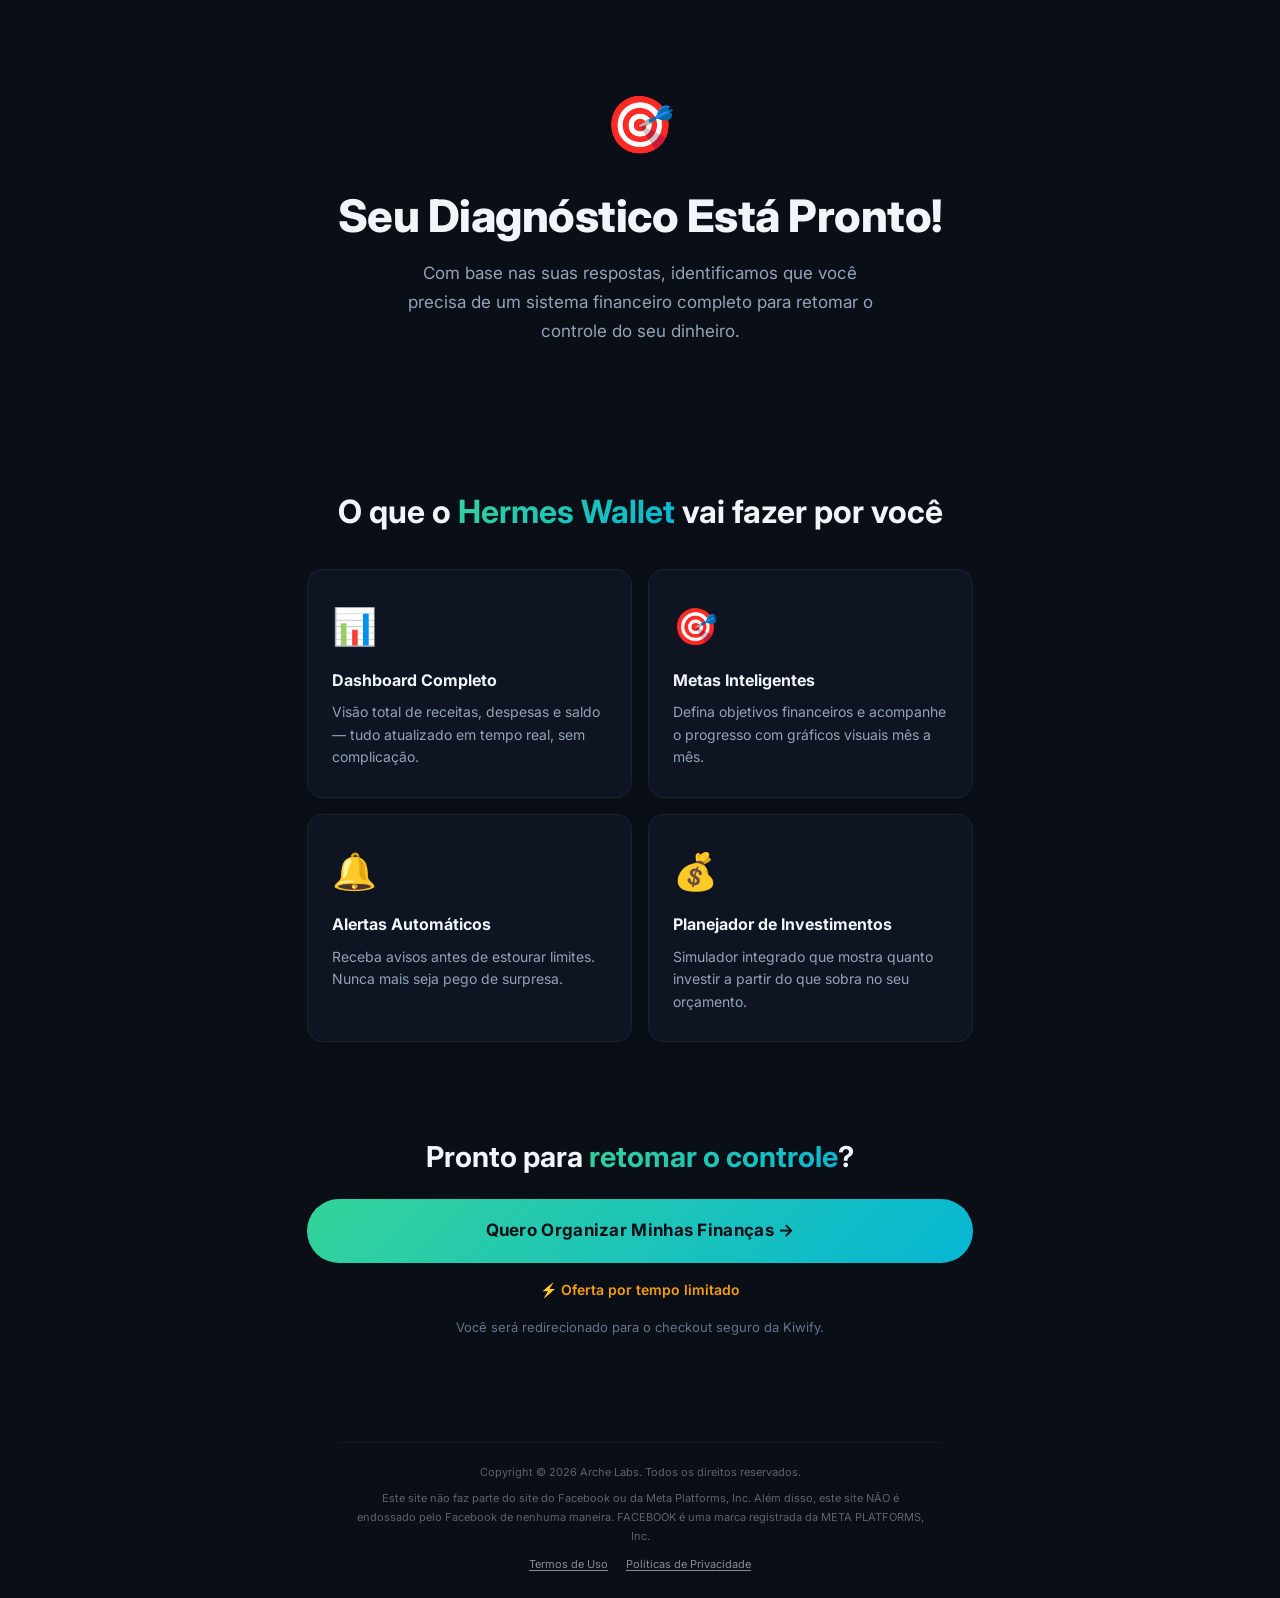
==== oferta.html @ 909c8744 "feat: add offer page and implement compliance footer with modal functionality across quiz pages" ====
<!DOCTYPE html>
<html lang="pt-BR">

<head>
  <meta charset="UTF-8" />
  <meta name="viewport" content="width=device-width, initial-scale=1.0" />
  <title>Hermes Wallet — Oferta Exclusiva</title>
  <meta name="description"
    content="Organize suas finanças em 15 minutos com o Hermes Wallet. Dashboard inteligente, alertas automáticos e metas visuais para retomar o controle do seu dinheiro." />

  <!-- Open Graph / Meta Ads -->
  <meta property="og:type" content="website" />
  <meta property="og:title" content="Hermes Wallet — O Sistema Financeiro que Vai Mudar Sua Relação com o Dinheiro" />
  <meta property="og:description"
    content="Mais de 12 mil brasileiros já retomaram o controle financeiro. Dashboard completo, alertas inteligentes e metas visuais — tudo em um só lugar. Comece agora." />
  <meta property="og:url" content="https://wallet.archelabs.vip/oferta.html" />
  <meta property="og:image" content="https://wallet.archelabs.vip/assets/og-hermes-wallet.jpg" />

  <!-- Design System -->
  <link rel="stylesheet" href="style.css" />

  <!-- Google Fonts — Inter -->
  <link rel="preconnect" href="https://fonts.googleapis.com" />
  <link rel="preconnect" href="https://fonts.gstatic.com" crossorigin />
  <link href="https://fonts.googleapis.com/css2?family=Inter:wght@400;500;600;700;800&display=swap" rel="stylesheet" />


</head>

<body class="bg-gray-950 text-white">

  <!-- Container where screens are injected dynamically -->
  <div id="quiz-root"></div>

  <!-- Rodapé de Compliance — Anti-Bloqueio Meta Ads -->
  <footer class="compliance-footer">
    <p>Copyright &copy; 2026 Arche Labs. Todos os direitos reservados.</p>
    <p>
      Este site não faz parte do site do Facebook ou da Meta Platforms, Inc.
      Além disso, este site NÃO é endossado pelo Facebook de nenhuma maneira.
      FACEBOOK é uma marca registrada da META PLATFORMS, Inc.
    </p>
    <div class="compliance-links">
      <a href="#" onclick="openComplianceModal('termos'); return false;">Termos de Uso</a>
      <a href="#" onclick="openComplianceModal('privacidade'); return false;">Políticas de Privacidade</a>
    </div>
  </footer>

  <script src="script.js"></script>
</body>

</html>
---- style.css ----
/* ============================================
   DESIGN SYSTEM — Quiz Financeiro
   Premium dark theme with emerald/teal accents
   ============================================ */

/* ---------- CSS Custom Properties ---------- */
:root {
    /* Colors */
    --bg-primary: #0a0e17;
    --bg-secondary: #111827;
    --bg-card: rgba(17, 24, 39, 0.7);
    --bg-card-hover: rgba(30, 41, 59, 0.8);
    --bg-glass: rgba(255, 255, 255, 0.03);
    --border-subtle: rgba(255, 255, 255, 0.06);
    --border-active: rgba(52, 211, 153, 0.4);

    --text-primary: #f1f5f9;
    --text-secondary: #94a3b8;
    --text-muted: #64748b;

    --accent-1: #34d399;
    --accent-2: #06b6d4;
    --accent-3: #8b5cf6;
    --gradient-main: linear-gradient(135deg, #34d399, #06b6d4);
    --gradient-premium: linear-gradient(135deg, #f59e0b, #ef4444);
    --gradient-glow: linear-gradient(135deg, #34d399 0%, #06b6d4 50%, #8b5cf6 100%);

    /* Shadows */
    --shadow-sm: 0 2px 8px rgba(0, 0, 0, 0.3);
    --shadow-md: 0 8px 32px rgba(0, 0, 0, 0.4);
    --shadow-lg: 0 16px 48px rgba(0, 0, 0, 0.5);
    --shadow-glow: 0 0 30px rgba(52, 211, 153, 0.15);
    --shadow-glow-strong: 0 0 60px rgba(52, 211, 153, 0.25);

    /* Typography */
    --font-primary: 'Inter', -apple-system, BlinkMacSystemFont, sans-serif;
    --font-display: 'Space Grotesk', 'Inter', sans-serif;

    /* Spacing */
    --container-max: 640px;
    --container-wide: 900px;
    --radius-sm: 12px;
    --radius-md: 16px;
    --radius-lg: 24px;
    --radius-xl: 32px;

    /* Transitions */
    --ease-out: cubic-bezier(0.22, 1, 0.36, 1);
    --ease-bounce: cubic-bezier(0.34, 1.56, 0.64, 1);
    --transition-fast: 0.2s var(--ease-out);
    --transition-normal: 0.4s var(--ease-out);
    --transition-slow: 0.6s var(--ease-out);
}

/* ---------- Reset & Base ---------- */
*, *::before, *::after {
    margin: 0;
    padding: 0;
    box-sizing: border-box;
}

html {
    scroll-behavior: smooth;
    -webkit-font-smoothing: antialiased;
    -moz-osx-font-smoothing: grayscale;
}

body {
    font-family: var(--font-primary);
    background: var(--bg-primary);
    color: var(--text-primary);
    min-height: 100vh;
    overflow-x: hidden;
    line-height: 1.6;
}

button {
    font-family: inherit;
    cursor: pointer;
    border: none;
    outline: none;
    background: none;
    color: inherit;
    -webkit-tap-highlight-color: transparent;
}

/* ---------- Background Particles ---------- */
.bg-particles {
    position: fixed;
    inset: 0;
    pointer-events: none;
    z-index: 0;
    overflow: hidden;
}

.particle {
    position: absolute;
    border-radius: 50%;
    opacity: 0.15;
    animation: particleFloat linear infinite;
}

@keyframes particleFloat {
    0% { transform: translateY(100vh) rotate(0deg); opacity: 0; }
    10% { opacity: 0.15; }
    90% { opacity: 0.15; }
    100% { transform: translateY(-10vh) rotate(360deg); opacity: 0; }
}

/* ---------- Progress Bar ---------- */
.progress-container {
    position: fixed;
    top: 0;
    left: 0;
    right: 0;
    height: 4px;
    background: var(--bg-secondary);
    z-index: 1000;
    display: flex;
    align-items: center;
}

.progress-bar {
    height: 100%;
    background: var(--gradient-main);
    border-radius: 0 4px 4px 0;
    transition: width 0.6s var(--ease-out);
    width: 0%;
    position: relative;
    box-shadow: 0 0 16px rgba(52, 211, 153, 0.4);
}

.progress-bar::after {
    content: '';
    position: absolute;
    right: 0;
    top: -3px;
    width: 10px;
    height: 10px;
    background: var(--accent-1);
    border-radius: 50%;
    box-shadow: 0 0 12px var(--accent-1);
}

.progress-text {
    position: fixed;
    top: 10px;
    right: 20px;
    font-size: 12px;
    font-weight: 600;
    color: var(--text-muted);
    z-index: 1001;
    letter-spacing: 0.5px;
}

/* ---------- Quiz Wrapper ---------- */
.quiz-wrapper {
    position: relative;
    z-index: 1;
    width: 100%;
    min-height: 100vh;
}

/* ---------- Steps (Transitions) ---------- */
.step {
    display: none;
    min-height: 100vh;
    width: 100%;
    padding: 60px 20px 40px;
    overflow-y: auto;
}

.step.active {
    display: flex;
    align-items: center;
    justify-content: center;
    animation: stepEnter 0.6s var(--ease-out) forwards;
}

.step.exiting {
    display: flex;
    animation: stepExit 0.4s var(--ease-out) forwards;
}

@keyframes stepEnter {
    from {
        opacity: 0;
        transform: translateY(40px) scale(0.97);
    }
    to {
        opacity: 1;
        transform: translateY(0) scale(1);
    }
}

@keyframes stepExit {
    from {
        opacity: 1;
        transform: translateY(0) scale(1);
    }
    to {
        opacity: 0;
        transform: translateY(-30px) scale(0.97);
    }
}

.step-content {
    width: 100%;
    max-width: var(--container-max);
    margin: 0 auto;
}

/* ---------- Step Header ---------- */
.step-header {
    text-align: center;
    margin-bottom: 36px;
}

.step-number {
    display: inline-block;
    font-size: 13px;
    font-weight: 600;
    color: var(--accent-1);
    background: rgba(52, 211, 153, 0.1);
    border: 1px solid rgba(52, 211, 153, 0.2);
    padding: 4px 14px;
    border-radius: 100px;
    margin-bottom: 16px;
    letter-spacing: 0.5px;
}

.step-title {
    font-family: var(--font-display);
    font-size: clamp(1.5rem, 5vw, 2rem);
    font-weight: 700;
    line-height: 1.3;
    margin-bottom: 8px;
}

.step-subtitle {
    font-size: 15px;
    color: var(--text-secondary);
}

/* ---------- Gradient Text ---------- */
.gradient-text {
    background: var(--gradient-main);
    -webkit-background-clip: text;
    -webkit-text-fill-color: transparent;
    background-clip: text;
}

/* ============================================
   WELCOME SCREEN
   ============================================ */
.welcome-screen {
    text-align: center;
    max-width: 560px;
}

.welcome-badge {
    display: inline-flex;
    align-items: center;
    gap: 8px;
    background: rgba(52, 211, 153, 0.1);
    border: 1px solid rgba(52, 211, 153, 0.2);
    padding: 8px 20px;
    border-radius: 100px;
    font-size: 14px;
    font-weight: 600;
    color: var(--accent-1);
    margin-bottom: 24px;
}

.badge-icon {
    font-size: 18px;
}

.welcome-title {
    font-family: var(--font-display);
    font-size: clamp(1.8rem, 6vw, 2.8rem);
    font-weight: 800;
    line-height: 1.2;
    margin-bottom: 16px;
    letter-spacing: -0.5px;
}

.welcome-subtitle {
    font-size: 16px;
    color: var(--text-secondary);
    line-height: 1.7;
    margin-bottom: 32px;
    max-width: 440px;
    margin-left: auto;
    margin-right: auto;
}

.welcome-stats {
    display: flex;
    align-items: center;
    justify-content: center;
    gap: 24px;
    margin-bottom: 36px;
    background: var(--bg-glass);
    border: 1px solid var(--border-subtle);
    border-radius: var(--radius-lg);
    padding: 20px 24px;
    backdrop-filter: blur(10px);
}

.stat-item {
    display: flex;
    flex-direction: column;
    gap: 4px;
}

.stat-number {
    font-family: var(--font-display);
    font-size: 20px;
    font-weight: 700;
    color: var(--text-primary);
}

.stat-label {
    font-size: 12px;
    color: var(--text-muted);
    font-weight: 500;
}

.stat-divider {
    width: 1px;
    height: 36px;
    background: var(--border-subtle);
}

.welcome-disclaimer {
    font-size: 13px;
    color: var(--text-muted);
    margin-top: 16px;
}

/* ============================================
   BUTTONS
   ============================================ */

/* Primary CTA */
.btn-primary {
    display: inline-flex;
    align-items: center;
    justify-content: center;
    gap: 10px;
    background: var(--gradient-main);
    color: #0a0e17;
    font-size: 16px;
    font-weight: 700;
    padding: 16px 36px;
    border-radius: 100px;
    transition: all var(--transition-normal);
    position: relative;
    overflow: hidden;
    letter-spacing: 0.3px;
}

.btn-primary::before {
    content: '';
    position: absolute;
    inset: 0;
    background: linear-gradient(135deg, rgba(255,255,255,0.2), transparent);
    opacity: 0;
    transition: opacity var(--transition-fast);
}

.btn-primary:hover {
    transform: translateY(-2px) scale(1.02);
    box-shadow: var(--shadow-glow-strong);
}

.btn-primary:hover::before {
    opacity: 1;
}

.btn-primary:active {
    transform: scale(0.98);
}

.btn-arrow {
    transition: transform var(--transition-fast);
}

.btn-primary:hover .btn-arrow {
    transform: translateX(4px);
}

/* Glow effect */
.btn-glow {
    animation: btnGlow 3s ease-in-out infinite;
}

@keyframes btnGlow {
    0%, 100% { box-shadow: 0 0 20px rgba(52, 211, 153, 0.2); }
    50% { box-shadow: 0 0 40px rgba(52, 211, 153, 0.35); }
}

/* Continue button */
.btn-continue {
    display: flex;
    align-items: center;
    justify-content: center;
    gap: 8px;
    width: 100%;
    max-width: 320px;
    margin: 28px auto 0;
    padding: 16px 32px;
    background: var(--gradient-main);
    color: #0a0e17;
    font-size: 16px;
    font-weight: 700;
    border-radius: 100px;
    transition: all var(--transition-normal);
    animation: fadeSlideUp 0.4s var(--ease-out);
}

.btn-continue:hover {
    transform: translateY(-2px) scale(1.02);
    box-shadow: var(--shadow-glow-strong);
}

.btn-continue:active {
    transform: scale(0.98);
}

.btn-continue.hidden {
    display: none;
}

/* ============================================
   OPTION CARDS (Grid 2x2)
   ============================================ */
.options-grid {
    display: grid;
    gap: 14px;
}

.grid-2x2 {
    grid-template-columns: 1fr 1fr;
}

.option-card {
    display: flex;
    flex-direction: column;
    align-items: center;
    gap: 8px;
    padding: 28px 16px;
    background: var(--bg-card);
    border: 1.5px solid var(--border-subtle);
    border-radius: var(--radius-md);
    transition: all var(--transition-normal);
    position: relative;
    overflow: hidden;
    backdrop-filter: blur(10px);
}

.option-card::before {
    content: '';
    position: absolute;
    inset: 0;
    background: var(--gradient-main);
    opacity: 0;
    transition: opacity var(--transition-fast);
}

.option-card:hover {
    border-color: var(--border-active);
    transform: translateY(-3px);
    box-shadow: var(--shadow-glow);
}

.option-card:hover::before {
    opacity: 0.05;
}

.option-card:active {
    transform: scale(0.96);
}

.option-card.selected {
    border-color: var(--accent-1);
    background: rgba(52, 211, 153, 0.1);
    box-shadow: var(--shadow-glow);
}

.option-card.selected::before {
    opacity: 0.08;
}

.card-emoji {
    font-size: 40px;
    line-height: 1;
    position: relative;
    z-index: 1;
    transition: transform var(--transition-normal);
}

.option-card:hover .card-emoji {
    transform: scale(1.15);
}

.card-label {
    font-size: 15px;
    font-weight: 600;
    position: relative;
    z-index: 1;
}

.card-desc {
    font-size: 12px;
    color: var(--text-muted);
    position: relative;
    z-index: 1;
}

/* ============================================
   OPTION PILLS (List Style)
   ============================================ */
.options-list {
    display: flex;
    flex-direction: column;
    gap: 10px;
}

.option-pill {
    display: flex;
    align-items: center;
    gap: 14px;
    padding: 16px 20px;
    background: var(--bg-card);
    border: 1.5px solid var(--border-subtle);
    border-radius: var(--radius-md);
    transition: all var(--transition-normal);
    text-align: left;
    font-size: 15px;
    font-weight: 500;
    position: relative;
    overflow: hidden;
}

.option-pill::before {
    content: '';
    position: absolute;
    inset: 0;
    background: var(--gradient-main);
    opacity: 0;
    transition: opacity var(--transition-fast);
}

.option-pill:hover {
    border-color: var(--border-active);
    transform: translateX(6px);
    box-shadow: var(--shadow-glow);
}

.option-pill:hover::before {
    opacity: 0.05;
}

.option-pill:active {
    transform: scale(0.98);
}

.option-pill.selected {
    border-color: var(--accent-1);
    background: rgba(52, 211, 153, 0.1);
    box-shadow: var(--shadow-glow);
}

.option-pill.selected::before {
    opacity: 0.08;
}

.pill-icon {
    font-size: 22px;
    position: relative;
    z-index: 1;
    flex-shrink: 0;
    transition: transform var(--transition-normal);
}

.option-pill:hover .pill-icon {
    transform: scale(1.2);
}

.option-pill span:nth-child(2) {
    flex: 1;
    position: relative;
    z-index: 1;
}

.pill-check {
    width: 24px;
    height: 24px;
    border-radius: 50%;
    background: rgba(52, 211, 153, 0.2);
    display: flex;
    align-items: center;
    justify-content: center;
    font-size: 14px;
    font-weight: 700;
    color: var(--accent-1);
    opacity: 0;
    transform: scale(0.5);
    transition: all var(--transition-normal);
    position: relative;
    z-index: 1;
    flex-shrink: 0;
}

.option-pill.selected .pill-check {
    opacity: 1;
    transform: scale(1);
    background: var(--accent-1);
    color: #0a0e17;
}

.big-emoji {
    font-size: 28px;
}

/* ============================================
   INTERSTITIAL SCREENS
   ============================================ */
.interstitial-screen {
    text-align: center;
}

.interstitial-icon {
    font-size: 56px;
    margin-bottom: 20px;
    display: inline-block;
}

.interstitial-title {
    text-align: center;
    margin-bottom: 28px;
}

/* Proof Cards */
.proof-cards {
    display: flex;
    flex-direction: column;
    gap: 14px;
    margin-bottom: 4px;
}

.proof-card {
    background: var(--bg-card);
    border: 1px solid var(--border-subtle);
    border-radius: var(--radius-md);
    padding: 20px;
    text-align: left;
    transition: all var(--transition-normal);
}

.proof-card:hover {
    border-color: var(--border-active);
    transform: translateY(-2px);
}

.proof-source {
    font-size: 13px;
    font-weight: 600;
    color: var(--accent-1);
    margin-bottom: 8px;
}

.proof-card p {
    font-size: 14px;
    color: var(--text-secondary);
    line-height: 1.6;
    font-style: italic;
}

/* Testimonials */
.testimonials-container {
    display: flex;
    flex-direction: column;
    gap: 14px;
    margin-bottom: 4px;
}

.testimonial-card {
    background: var(--bg-card);
    border: 1px solid var(--border-subtle);
    border-radius: var(--radius-md);
    padding: 20px;
    text-align: left;
    transition: all var(--transition-normal);
}

.testimonial-card:hover {
    border-color: var(--border-active);
    transform: translateY(-2px);
}

.testimonial-header {
    display: flex;
    align-items: center;
    gap: 12px;
    margin-bottom: 10px;
}

.testimonial-avatar {
    width: 42px;
    height: 42px;
    border-radius: 50%;
    background: var(--gradient-main);
    display: flex;
    align-items: center;
    justify-content: center;
    font-size: 18px;
    font-weight: 700;
    color: #0a0e17;
    flex-shrink: 0;
}

.testimonial-header strong {
    font-size: 15px;
}

.testimonial-stars {
    font-size: 13px;
    letter-spacing: 1px;
}

.testimonial-card p {
    font-size: 14px;
    color: var(--text-secondary);
    line-height: 1.6;
    font-style: italic;
}

/* Video Placeholder */
.video-placeholder {
    margin-bottom: 20px;
}

.video-mock {
    width: 100%;
    aspect-ratio: 16 / 9;
    background: linear-gradient(135deg, #1e293b 0%, #0f172a 100%);
    border-radius: var(--radius-lg);
    border: 1px solid var(--border-subtle);
    display: flex;
    flex-direction: column;
    align-items: center;
    justify-content: center;
    gap: 16px;
    position: relative;
    overflow: hidden;
    cursor: pointer;
    transition: all var(--transition-normal);
}

.video-mock::before {
    content: '';
    position: absolute;
    inset: 0;
    background: radial-gradient(circle at center, rgba(52, 211, 153, 0.08) 0%, transparent 70%);
}

.video-mock:hover {
    border-color: var(--border-active);
    box-shadow: var(--shadow-glow);
}

.video-play-btn {
    width: 72px;
    height: 72px;
    border-radius: 50%;
    background: var(--gradient-main);
    display: flex;
    align-items: center;
    justify-content: center;
    position: relative;
    z-index: 1;
    box-shadow: 0 0 30px rgba(52, 211, 153, 0.3);
    transition: all var(--transition-normal);
    animation: playPulse 2s ease-in-out infinite;
}

@keyframes playPulse {
    0%, 100% { box-shadow: 0 0 20px rgba(52, 211, 153, 0.3); transform: scale(1); }
    50% { box-shadow: 0 0 40px rgba(52, 211, 153, 0.5); transform: scale(1.05); }
}

.video-play-btn svg {
    margin-left: 4px;
}

.video-title-overlay {
    position: relative;
    z-index: 1;
    font-size: 14px;
    color: var(--text-secondary);
    font-weight: 500;
}

/* ============================================
   STAR RATING
   ============================================ */
.star-rating-screen {
    text-align: center;
}

.star-legend {
    font-size: 13px !important;
    color: var(--text-muted) !important;
}

.stars-container {
    display: flex;
    justify-content: center;
    gap: 12px;
    margin-top: 24px;
}

.star {
    font-size: 48px;
    color: var(--border-subtle);
    transition: all var(--transition-normal);
    filter: grayscale(1);
    cursor: pointer;
}

.star:hover {
    transform: scale(1.2);
    filter: grayscale(0);
    color: #fbbf24;
    text-shadow: 0 0 20px rgba(251, 191, 36, 0.4);
}

.star.active {
    color: #fbbf24;
    filter: grayscale(0);
    animation: starPop 0.3s var(--ease-bounce);
    text-shadow: 0 0 16px rgba(251, 191, 36, 0.3);
}

.star.hover-preview {
    color: #fbbf24;
    filter: grayscale(0);
    opacity: 0.7;
    transform: scale(1.1);
    text-shadow: 0 0 12px rgba(251, 191, 36, 0.2);
}

@keyframes starPop {
    0% { transform: scale(0.8); }
    50% { transform: scale(1.3); }
    100% { transform: scale(1); }
}

.star-feedback {
    margin-top: 20px;
    font-size: 16px;
    font-weight: 600;
    color: var(--text-secondary);
    min-height: 28px;
    transition: all var(--transition-normal);
}

/* ============================================
   LOADING SCREEN
   ============================================ */
.loading-screen {
    text-align: center;
    display: flex;
    flex-direction: column;
    align-items: center;
    gap: 32px;
}

.loading-animation {
    display: flex;
    gap: 16px;
}

.loading-circle {
    width: 16px;
    height: 16px;
    border-radius: 50%;
    background: var(--accent-1);
    animation: loadingBounce 1.4s ease-in-out infinite both;
}

.loading-circle.delay-1 {
    animation-delay: 0.16s;
    background: var(--accent-2);
}

.loading-circle.delay-2 {
    animation-delay: 0.32s;
    background: var(--accent-3);
}

@keyframes loadingBounce {
    0%, 80%, 100% {
        transform: scale(0.6);
        opacity: 0.4;
    }
    40% {
        transform: scale(1);
        opacity: 1;
    }
}

.loading-title {
    font-family: var(--font-display);
    font-size: 1.5rem;
    font-weight: 700;
}

.loading-steps {
    display: flex;
    flex-direction: column;
    gap: 16px;
    text-align: left;
    width: 100%;
    max-width: 340px;
}

.loading-step {
    display: flex;
    align-items: center;
    gap: 12px;
    font-size: 14px;
    color: var(--text-muted);
    opacity: 0;
    transform: translateX(-10px);
    transition: all 0.4s var(--ease-out);
}

.loading-step.visible {
    opacity: 1;
    transform: translateX(0);
}

.loading-step.completed {
    color: var(--accent-1);
}

.loading-step.completed .loading-check {
    animation: checkPop 0.4s var(--ease-bounce);
}

@keyframes checkPop {
    0% { transform: scale(0.5); }
    100% { transform: scale(1); }
}

/* ============================================
   RESULTS / SALES PAGE
   ============================================ */
.results-screen {
    max-width: var(--container-wide) !important;
}

/* Hero */
.result-hero {
    text-align: center;
    padding: 20px 0 60px;
    position: relative;
}

.result-badge {
    font-size: 56px;
    display: inline-block;
    margin-bottom: 20px;
}

.result-headline {
    font-family: var(--font-display);
    font-size: clamp(1.8rem, 6vw, 2.8rem);
    font-weight: 800;
    line-height: 1.2;
    margin-bottom: 16px;
    letter-spacing: -0.5px;
}

.result-subheadline {
    font-size: 17px;
    color: var(--text-secondary);
    max-width: 480px;
    margin: 0 auto 32px;
    line-height: 1.7;
}

/* Confetti */
.confetti-container {
    position: absolute;
    top: 0;
    left: 0;
    right: 0;
    height: 300px;
    overflow: hidden;
    pointer-events: none;
}

.confetti-piece {
    position: absolute;
    top: -10px;
    width: 10px;
    height: 10px;
    border-radius: 2px;
    animation: confettiFall linear forwards;
}

@keyframes confettiFall {
    0% {
        transform: translateY(-10px) rotate(0deg);
        opacity: 1;
    }
    100% {
        transform: translateY(300px) rotate(720deg);
        opacity: 0;
    }
}

/* Sections */
.benefits-section,
.sales-copy-section,
.pricing-section,
.guarantee-section,
.faq-section,
.final-cta {
    padding: 48px 0;
}

.section-title {
    font-family: var(--font-display);
    font-size: clamp(1.4rem, 4vw, 2rem);
    font-weight: 700;
    text-align: center;
    margin-bottom: 32px;
}

/* Benefits Grid */
.benefits-grid {
    display: grid;
    grid-template-columns: repeat(auto-fit, minmax(260px, 1fr));
    gap: 16px;
}

.benefit-card {
    background: var(--bg-card);
    border: 1px solid var(--border-subtle);
    border-radius: var(--radius-md);
    padding: 28px 24px;
    transition: all var(--transition-normal);
}

.benefit-card:hover {
    border-color: var(--border-active);
    transform: translateY(-4px);
    box-shadow: var(--shadow-glow);
}

.benefit-icon {
    font-size: 36px;
    margin-bottom: 12px;
}

.benefit-card h3 {
    font-size: 16px;
    font-weight: 700;
    margin-bottom: 8px;
}

.benefit-card p {
    font-size: 14px;
    color: var(--text-secondary);
    line-height: 1.6;
}

/* Sales Copy */
.sales-copy-section {
    text-align: center;
}

.sales-copy {
    font-size: 16px;
    color: var(--text-secondary);
    line-height: 1.8;
    max-width: 640px;
    margin: 0 auto 28px;
}

/* Pricing */
.pricing-grid {
    display: grid;
    grid-template-columns: repeat(auto-fit, minmax(280px, 1fr));
    gap: 20px;
    max-width: 660px;
    margin: 0 auto;
}

.pricing-card {
    background: var(--bg-card);
    border: 1.5px solid var(--border-subtle);
    border-radius: var(--radius-lg);
    padding: 36px 28px;
    text-align: center;
    position: relative;
    transition: all var(--transition-normal);
}

.pricing-card:hover {
    transform: translateY(-4px);
    border-color: var(--border-active);
    box-shadow: var(--shadow-glow);
}

.pricing-premium {
    border-color: rgba(245, 158, 11, 0.3);
    background: rgba(245, 158, 11, 0.03);
}

.pricing-premium:hover {
    border-color: rgba(245, 158, 11, 0.5);
    box-shadow: 0 0 30px rgba(245, 158, 11, 0.15);
}

.pricing-badge {
    position: absolute;
    top: -12px;
    left: 50%;
    transform: translateX(-50%);
    background: var(--gradient-main);
    color: #0a0e17;
    font-size: 12px;
    font-weight: 700;
    padding: 4px 16px;
    border-radius: 100px;
    white-space: nowrap;
    letter-spacing: 0.3px;
}

.premium-badge {
    background: var(--gradient-premium);
    color: white;
}

.pricing-name {
    font-family: var(--font-display);
    font-size: 20px;
    font-weight: 700;
    margin-top: 12px;
    margin-bottom: 12px;
}

.pricing-old {
    font-size: 14px;
    color: var(--text-muted);
    margin-bottom: 4px;
}

.pricing-price {
    display: flex;
    align-items: flex-start;
    justify-content: center;
    gap: 2px;
    margin-bottom: 4px;
}

.pricing-currency {
    font-size: 18px;
    font-weight: 700;
    margin-top: 8px;
    color: var(--accent-1);
}

.pricing-value {
    font-family: var(--font-display);
    font-size: 56px;
    font-weight: 800;
    line-height: 1;
    color: var(--accent-1);
}

.pricing-cents {
    font-size: 22px;
    font-weight: 700;
    margin-top: 8px;
    color: var(--accent-1);
}

.pricing-premium .pricing-currency,
.pricing-premium .pricing-value,
.pricing-premium .pricing-cents {
    color: #fbbf24;
}

.pricing-period {
    font-size: 13px;
    color: var(--text-muted);
    display: block;
    margin-bottom: 20px;
}

.pricing-features {
    list-style: none;
    text-align: left;
    margin-bottom: 24px;
}

.pricing-features li {
    font-size: 14px;
    color: var(--text-secondary);
    padding: 6px 0;
    border-bottom: 1px solid var(--border-subtle);
}

.pricing-features li:last-child {
    border-bottom: none;
}

.btn-pricing {
    width: 100%;
    padding: 14px;
    font-size: 15px;
}

.premium-btn {
    background: var(--gradient-premium);
    color: white;
}

.premium-btn:hover {
    box-shadow: 0 0 40px rgba(245, 158, 11, 0.3);
}

/* Guarantee */
.guarantee-card {
    background: var(--bg-card);
    border: 1.5px solid rgba(52, 211, 153, 0.15);
    border-radius: var(--radius-lg);
    padding: 40px 32px;
    text-align: center;
    max-width: 600px;
    margin: 0 auto;
}

.guarantee-icon {
    font-size: 48px;
    margin-bottom: 16px;
}

.guarantee-card h3 {
    font-family: var(--font-display);
    font-size: 22px;
    font-weight: 700;
    margin-bottom: 16px;
    color: var(--accent-1);
}

.guarantee-card p {
    font-size: 14px;
    color: var(--text-secondary);
    line-height: 1.7;
    margin-bottom: 20px;
}

.guarantee-badges {
    display: flex;
    flex-wrap: wrap;
    justify-content: center;
    gap: 12px;
}

.g-badge {
    font-size: 13px;
    font-weight: 600;
    color: var(--text-muted);
    background: var(--bg-glass);
    border: 1px solid var(--border-subtle);
    padding: 8px 16px;
    border-radius: 100px;
}

/* FAQ */
.faq-list {
    max-width: 600px;
    margin: 0 auto;
    display: flex;
    flex-direction: column;
    gap: 10px;
}

.faq-item {
    background: var(--bg-card);
    border: 1px solid var(--border-subtle);
    border-radius: var(--radius-md);
    overflow: hidden;
    cursor: pointer;
    transition: all var(--transition-normal);
}

.faq-item:hover {
    border-color: var(--border-active);
}

.faq-question {
    display: flex;
    justify-content: space-between;
    align-items: center;
    padding: 18px 20px;
    font-size: 15px;
    font-weight: 600;
}

.faq-arrow {
    font-size: 18px;
    transition: transform var(--transition-normal);
    color: var(--text-muted);
}

.faq-item.open .faq-arrow {
    transform: rotate(180deg);
}

.faq-answer {
    max-height: 0;
    overflow: hidden;
    transition: max-height var(--transition-normal);
}

.faq-item.open .faq-answer {
    max-height: 200px;
}

.faq-answer p {
    padding: 0 20px 18px;
    font-size: 14px;
    color: var(--text-secondary);
    line-height: 1.7;
}

/* Final CTA */
.final-cta {
    text-align: center;
    padding: 48px 0 32px;
}

.final-cta h2 {
    font-family: var(--font-display);
    font-size: clamp(1.3rem, 4vw, 1.8rem);
    font-weight: 700;
    margin-bottom: 24px;
    line-height: 1.3;
}

.final-urgency {
    margin-top: 16px;
    font-size: 14px;
    color: #f59e0b;
    font-weight: 600;
    animation: urgencyPulse 2s ease-in-out infinite;
}

@keyframes urgencyPulse {
    0%, 100% { opacity: 1; }
    50% { opacity: 0.6; }
}

.btn-cta {
    font-size: 17px;
    padding: 18px 40px;
}

/* ============================================
   ANIMATIONS (Reusable)
   ============================================ */

/* Float */
.animate-float {
    animation: float 3s ease-in-out infinite;
}

@keyframes float {
    0%, 100% { transform: translateY(0); }
    50% { transform: translateY(-10px); }
}

/* Pop */
.animate-pop {
    animation: pop 0.6s var(--ease-bounce);
}

@keyframes pop {
    0% { opacity: 0; transform: scale(0.5); }
    100% { opacity: 1; transform: scale(1); }
}

/* Slide Up */
.animate-slide-up {
    animation: fadeSlideUp 0.7s var(--ease-out) both;
}

@keyframes fadeSlideUp {
    from { opacity: 0; transform: translateY(30px); }
    to { opacity: 1; transform: translateY(0); }
}

/* Scale In */
.animate-scale-in {
    animation: scaleIn 0.6s var(--ease-bounce) both;
}

@keyframes scaleIn {
    from { opacity: 0; transform: scale(0.85); }
    to { opacity: 1; transform: scale(1); }
}

/* Slide Left */
.animate-slide-left {
    animation: slideLeft 0.6s var(--ease-out) both;
}

@keyframes slideLeft {
    from { opacity: 0; transform: translateX(-30px); }
    to { opacity: 1; transform: translateX(0); }
}

/* Slide Right */
.animate-slide-right {
    animation: slideRight 0.6s var(--ease-out) both;
}

@keyframes slideRight {
    from { opacity: 0; transform: translateX(30px); }
    to { opacity: 1; transform: translateX(0); }
}

/* Fade */
.animate-fade {
    animation: fadeIn 0.8s var(--ease-out) both;
}

@keyframes fadeIn {
    from { opacity: 0; }
    to { opacity: 1; }
}

/* Delays */
.delay-1 { animation-delay: 0.15s; }
.delay-2 { animation-delay: 0.3s; }
.delay-3 { animation-delay: 0.45s; }

/* Animate-on-scroll (controlled via JS) */
.animate-on-scroll {
    opacity: 0;
    transform: translateY(24px);
    transition: all 0.6s var(--ease-out);
}

.animate-on-scroll.visible {
    opacity: 1;
    transform: translateY(0);
}

/* ============================================
   RIPPLE EFFECT
   ============================================ */
.ripple {
    position: absolute;
    border-radius: 50%;
    background: rgba(52, 211, 153, 0.3);
    transform: scale(0);
    animation: rippleEffect 0.6s linear;
    pointer-events: none;
}

@keyframes rippleEffect {
    to {
        transform: scale(4);
        opacity: 0;
    }
}

/* ============================================
   RESPONSIVE
   ============================================ */
@media (max-width: 600px) {
    .step {
        padding: 50px 16px 32px;
    }

    .welcome-stats {
        flex-direction: column;
        gap: 12px;
        padding: 16px;
    }

    .stat-divider {
        width: 60px;
        height: 1px;
    }

    .grid-2x2 {
        grid-template-columns: 1fr 1fr;
        gap: 10px;
    }

    .option-card {
        padding: 20px 12px;
    }

    .card-emoji {
        font-size: 32px;
    }

    .star {
        font-size: 38px;
        gap: 8px;
    }

    .stars-container {
        gap: 8px;
    }

    .benefits-grid {
        grid-template-columns: 1fr;
    }

    .pricing-grid {
        grid-template-columns: 1fr;
    }

    .btn-cta {
        font-size: 15px;
        padding: 16px 28px;
    }

    .guarantee-card {
        padding: 28px 20px;
    }

    .result-headline {
        font-size: 1.6rem;
    }
}

@media (max-width: 380px) {
    .grid-2x2 {
        grid-template-columns: 1fr;
    }

    .card-desc {
        display: none;
    }
}

/* ============================================
   SELECTION PULSE ANIMATION
   ============================================ */
@keyframes selectionPulse {
    0% { box-shadow: 0 0 0 0 rgba(52, 211, 153, 0.4); }
    70% { box-shadow: 0 0 0 12px rgba(52, 211, 153, 0); }
    100% { box-shadow: 0 0 0 0 rgba(52, 211, 153, 0); }
}

.option-card.selected,
.option-pill.selected {
    animation: selectionPulse 0.6s ease-out;
}

/* ============================================
   COMPLIANCE FOOTER
   ============================================ */
.compliance-footer {
    max-width: 600px;
    margin: 32px auto 0;
    padding: 20px 16px 24px;
    text-align: center;
    font-family: var(--font-primary);
    font-size: 11px;
    line-height: 1.7;
    color: #6b7280;
    opacity: 0.85;
    border-top: 1px solid var(--border-subtle);
}

.compliance-footer p {
    margin: 0 0 8px;
}

.compliance-links {
    display: flex;
    justify-content: center;
    gap: 18px;
    margin-top: 10px;
}

.compliance-links a {
    color: #9ca3af;
    text-decoration: underline;
    text-underline-offset: 2px;
    transition: color var(--transition-fast);
}

.compliance-links a:hover {
    color: var(--accent-1);
}

/* ============================================
   COMPLIANCE MODAL (Termos / Privacidade)
   ============================================ */
.compliance-modal-overlay {
    position: fixed;
    inset: 0;
    z-index: 9999;
    background: rgba(0, 0, 0, 0.7);
    backdrop-filter: blur(6px);
    display: flex;
    align-items: center;
    justify-content: center;
    padding: 20px;
    opacity: 0;
    visibility: hidden;
    transition: opacity 0.3s var(--ease-out), visibility 0.3s var(--ease-out);
}

.compliance-modal-overlay.open {
    opacity: 1;
    visibility: visible;
}

.compliance-modal-card {
    width: 100%;
    max-width: 560px;
    max-height: 80vh;
    background: #111827;
    border: 1px solid var(--border-subtle);
    border-radius: var(--radius-lg);
    box-shadow: var(--shadow-lg), 0 0 40px rgba(52, 211, 153, 0.08);
    display: flex;
    flex-direction: column;
    transform: translateY(24px) scale(0.96);
    transition: transform 0.35s var(--ease-bounce);
}

.compliance-modal-overlay.open .compliance-modal-card {
    transform: translateY(0) scale(1);
}

.compliance-modal-header {
    display: flex;
    align-items: center;
    justify-content: space-between;
    padding: 20px 24px;
    border-bottom: 1px solid var(--border-subtle);
    flex-shrink: 0;
}

.compliance-modal-header h3 {
    font-family: var(--font-display);
    font-size: 17px;
    font-weight: 700;
    color: var(--text-primary);
    margin: 0;
}

.compliance-modal-close {
    width: 32px;
    height: 32px;
    border-radius: 50%;
    background: rgba(255, 255, 255, 0.06);
    border: 1px solid var(--border-subtle);
    display: flex;
    align-items: center;
    justify-content: center;
    font-size: 18px;
    color: var(--text-muted);
    cursor: pointer;
    transition: all var(--transition-fast);
    line-height: 1;
}

.compliance-modal-close:hover {
    background: rgba(255, 255, 255, 0.12);
    color: var(--text-primary);
}

.compliance-modal-body {
    padding: 24px;
    overflow-y: auto;
    flex: 1;
    font-size: 13px;
    line-height: 1.8;
    color: var(--text-secondary);
}

.compliance-modal-body h4 {
    font-size: 14px;
    font-weight: 600;
    color: var(--text-primary);
    margin: 20px 0 8px;
}

.compliance-modal-body h4:first-child {
    margin-top: 0;
}

.compliance-modal-body p {
    margin: 0 0 12px;
}

.compliance-modal-body strong {
    color: var(--accent-1);
    font-weight: 600;
}

.compliance-modal-body a {
    color: var(--accent-2);
    text-decoration: underline;
    text-underline-offset: 2px;
}

.compliance-modal-body a:hover {
    color: var(--accent-1);
}

/* Scrollbar styling */
::-webkit-scrollbar {
    width: 6px;
}

::-webkit-scrollbar-track {
    background: var(--bg-primary);
}

::-webkit-scrollbar-thumb {
    background: var(--border-subtle);
    border-radius: 3px;
}

::-webkit-scrollbar-thumb:hover {
    background: var(--text-muted);
}
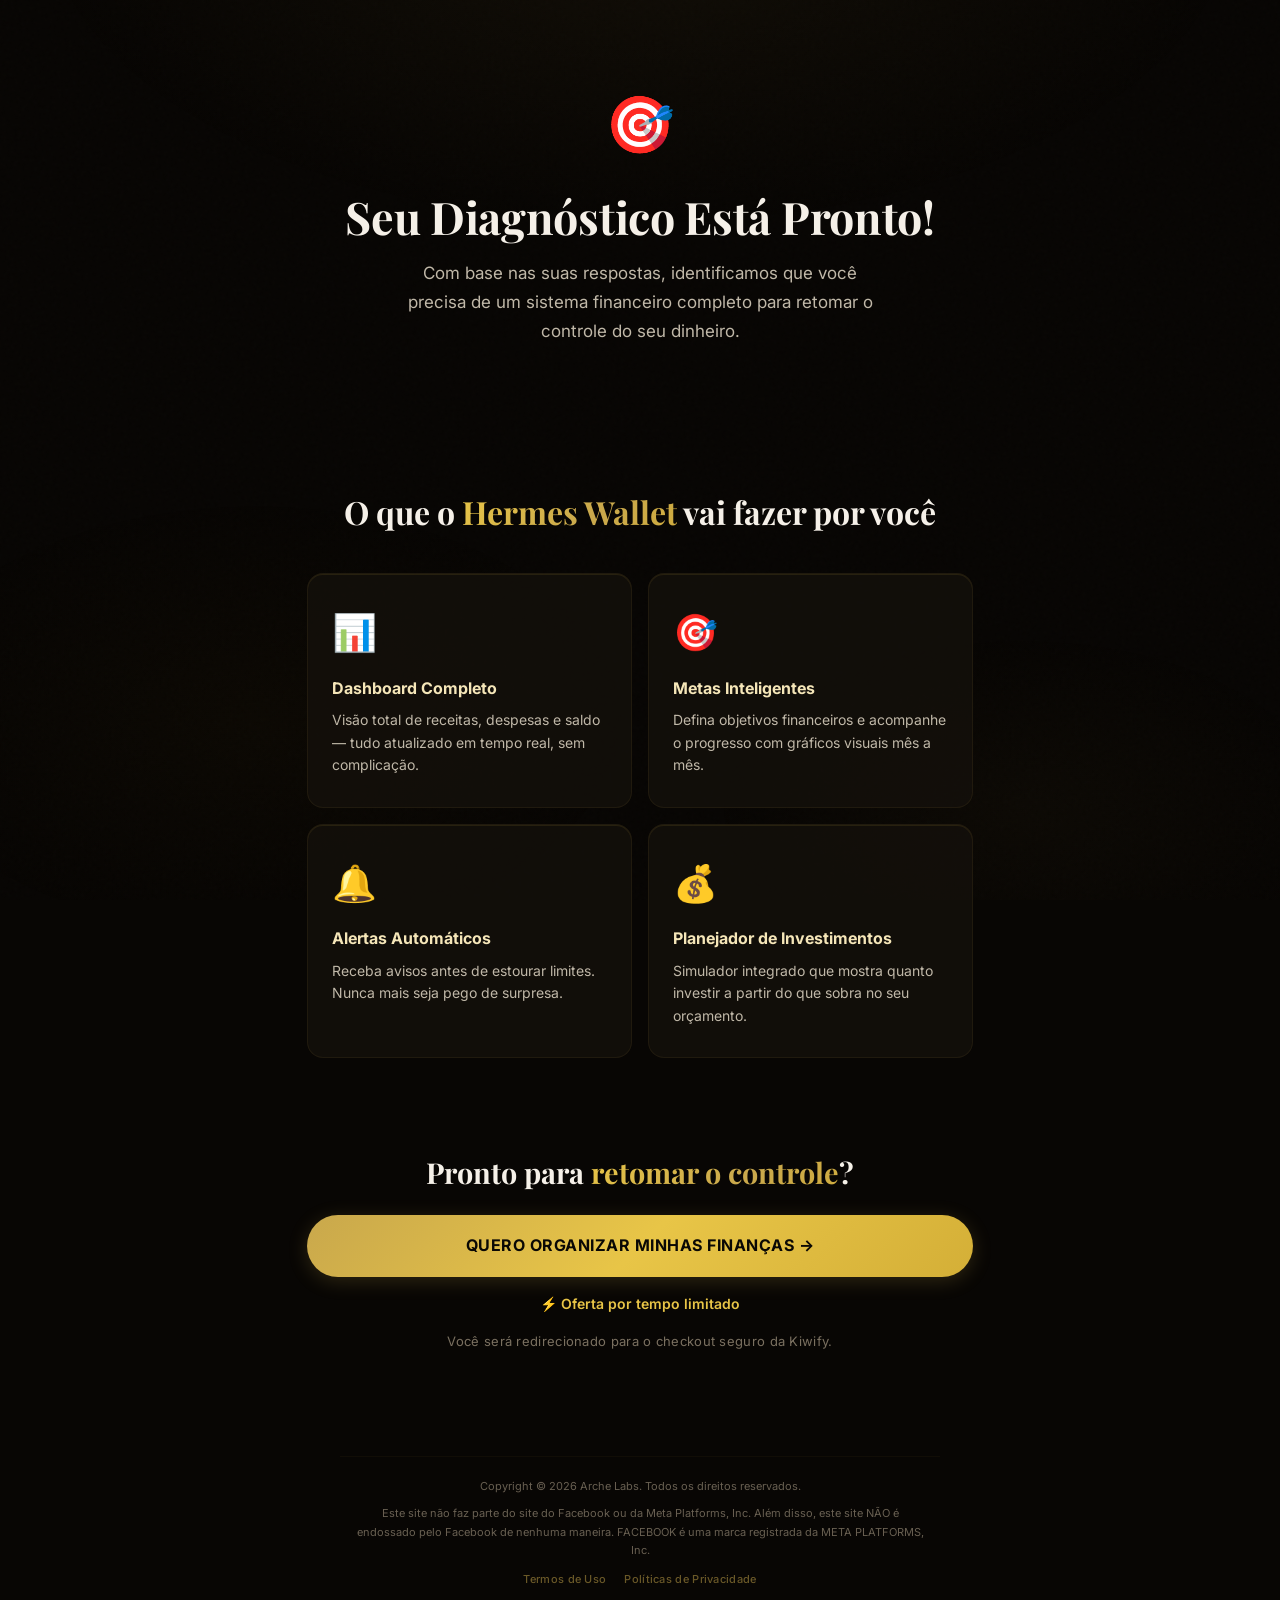
==== commit e5366422: "feat: implement luxury black and gold aesthetic with updated typography and ambient textures" ====
--- a/oferta.html
+++ b/oferta.html
@@ -22,7 +22,7 @@
   <!-- Google Fonts — Inter -->
   <link rel="preconnect" href="https://fonts.googleapis.com" />
   <link rel="preconnect" href="https://fonts.gstatic.com" crossorigin />
-  <link href="https://fonts.googleapis.com/css2?family=Inter:wght@400;500;600;700;800&display=swap" rel="stylesheet" />
+  <link href="https://fonts.googleapis.com/css2?family=Inter:wght@400;500;600;700;800&family=Playfair+Display:wght@400;500;600;700;800&display=swap" rel="stylesheet" />
 
 
 </head>
--- a/style.css
+++ b/style.css
@@ -1,40 +1,55 @@
 /* ============================================
    DESIGN SYSTEM — Quiz Financeiro
-   Premium dark theme with emerald/teal accents
+   Premium Black & Gold Luxury Theme
+   Inspired by Atlas Finance aesthetic
    ============================================ */
 
 /* ---------- CSS Custom Properties ---------- */
 :root {
-    /* Colors */
-    --bg-primary: #0a0e17;
-    --bg-secondary: #111827;
-    --bg-card: rgba(17, 24, 39, 0.7);
-    --bg-card-hover: rgba(30, 41, 59, 0.8);
-    --bg-glass: rgba(255, 255, 255, 0.03);
-    --border-subtle: rgba(255, 255, 255, 0.06);
-    --border-active: rgba(52, 211, 153, 0.4);
-
-    --text-primary: #f1f5f9;
-    --text-secondary: #94a3b8;
-    --text-muted: #64748b;
-
-    --accent-1: #34d399;
-    --accent-2: #06b6d4;
-    --accent-3: #8b5cf6;
-    --gradient-main: linear-gradient(135deg, #34d399, #06b6d4);
-    --gradient-premium: linear-gradient(135deg, #f59e0b, #ef4444);
-    --gradient-glow: linear-gradient(135deg, #34d399 0%, #06b6d4 50%, #8b5cf6 100%);
+    /* Core Colors */
+    --bg-primary: #080604;
+    --bg-secondary: #0c0a08;
+    --bg-card: rgba(20, 17, 12, 0.8);
+    --bg-card-hover: rgba(32, 27, 18, 0.9);
+    --bg-glass: rgba(201, 168, 76, 0.04);
+    --border-subtle: rgba(201, 168, 76, 0.12);
+    --border-active: rgba(212, 175, 55, 0.5);
+
+    /* Gold Palette */
+    --gold-50: #fdf8e8;
+    --gold-100: #f5e6b8;
+    --gold-200: #e8c547;
+    --gold-300: #d4af37;
+    --gold-400: #c9a84c;
+    --gold-500: #b8941f;
+    --gold-600: #8b6914;
+    --gold-700: #6b4f0e;
+
+    /* Text */
+    --text-primary: #f5f0e8;
+    --text-secondary: #c0b8a8;
+    --text-muted: #7a7060;
+
+    /* Accent mapping */
+    --accent-1: #c9a84c;
+    --accent-2: #d4af37;
+    --accent-3: #e8c547;
+    --gradient-main: linear-gradient(135deg, #c9a84c 0%, #e8c547 50%, #d4af37 100%);
+    --gradient-premium: linear-gradient(135deg, #d4af37, #8b6914);
+    --gradient-gold-text: linear-gradient(135deg, #e8c547, #c9a84c, #d4af37, #e8c547);
+    --gradient-glow: linear-gradient(135deg, #c9a84c 0%, #d4af37 50%, #e8c547 100%);
 
     /* Shadows */
-    --shadow-sm: 0 2px 8px rgba(0, 0, 0, 0.3);
-    --shadow-md: 0 8px 32px rgba(0, 0, 0, 0.4);
-    --shadow-lg: 0 16px 48px rgba(0, 0, 0, 0.5);
-    --shadow-glow: 0 0 30px rgba(52, 211, 153, 0.15);
-    --shadow-glow-strong: 0 0 60px rgba(52, 211, 153, 0.25);
+    --shadow-sm: 0 2px 8px rgba(0, 0, 0, 0.5);
+    --shadow-md: 0 8px 32px rgba(0, 0, 0, 0.6);
+    --shadow-lg: 0 16px 48px rgba(0, 0, 0, 0.7);
+    --shadow-glow: 0 0 25px rgba(201, 168, 76, 0.1);
+    --shadow-glow-strong: 0 0 50px rgba(201, 168, 76, 0.18);
+    --shadow-gold-inset: inset 0 1px 0 rgba(232, 197, 71, 0.1);
 
     /* Typography */
     --font-primary: 'Inter', -apple-system, BlinkMacSystemFont, sans-serif;
-    --font-display: 'Space Grotesk', 'Inter', sans-serif;
+    --font-display: 'Playfair Display', 'Georgia', serif;
 
     /* Spacing */
     --container-max: 640px;
@@ -47,9 +62,10 @@
     /* Transitions */
     --ease-out: cubic-bezier(0.22, 1, 0.36, 1);
     --ease-bounce: cubic-bezier(0.34, 1.56, 0.64, 1);
+    --ease-luxury: cubic-bezier(0.4, 0, 0.2, 1);
     --transition-fast: 0.2s var(--ease-out);
-    --transition-normal: 0.4s var(--ease-out);
-    --transition-slow: 0.6s var(--ease-out);
+    --transition-normal: 0.4s var(--ease-luxury);
+    --transition-slow: 0.6s var(--ease-luxury);
 }
 
 /* ---------- Reset & Base ---------- */
@@ -72,6 +88,30 @@
     min-height: 100vh;
     overflow-x: hidden;
     line-height: 1.6;
+    position: relative;
+}
+
+/* ---------- Ambient Light & Texture ---------- */
+body::before {
+    content: '';
+    position: fixed;
+    inset: 0;
+    background:
+        radial-gradient(ellipse 80% 60% at 50% -10%, rgba(201, 168, 76, 0.06) 0%, transparent 60%),
+        radial-gradient(ellipse 60% 50% at 20% 80%, rgba(139, 105, 20, 0.04) 0%, transparent 50%),
+        radial-gradient(ellipse 50% 40% at 80% 90%, rgba(201, 168, 76, 0.03) 0%, transparent 50%);
+    pointer-events: none;
+    z-index: 0;
+}
+
+body::after {
+    content: '';
+    position: fixed;
+    inset: 0;
+    background: url("data:image/svg+xml,%3Csvg viewBox='0 0 256 256' xmlns='http://www.w3.org/2000/svg'%3E%3Cfilter id='noise'%3E%3CfeTurbulence type='fractalNoise' baseFrequency='0.9' numOctaves='4' stitchTiles='stitch'/%3E%3C/filter%3E%3Crect width='100%25' height='100%25' filter='url(%23noise)' opacity='0.015'/%3E%3C/svg%3E");
+    pointer-events: none;
+    z-index: 0;
+    opacity: 0.5;
 }
 
 button {
@@ -96,14 +136,15 @@
 .particle {
     position: absolute;
     border-radius: 50%;
-    opacity: 0.15;
+    opacity: 0.08;
+    background: var(--gold-300);
     animation: particleFloat linear infinite;
 }
 
 @keyframes particleFloat {
     0% { transform: translateY(100vh) rotate(0deg); opacity: 0; }
-    10% { opacity: 0.15; }
-    90% { opacity: 0.15; }
+    10% { opacity: 0.08; }
+    90% { opacity: 0.08; }
     100% { transform: translateY(-10vh) rotate(360deg); opacity: 0; }
 }
 
@@ -113,8 +154,8 @@
     top: 0;
     left: 0;
     right: 0;
-    height: 4px;
-    background: var(--bg-secondary);
+    height: 3px;
+    background: rgba(201, 168, 76, 0.08);
     z-index: 1000;
     display: flex;
     align-items: center;
@@ -124,33 +165,34 @@
     height: 100%;
     background: var(--gradient-main);
     border-radius: 0 4px 4px 0;
-    transition: width 0.6s var(--ease-out);
+    transition: width 0.6s var(--ease-luxury);
     width: 0%;
     position: relative;
-    box-shadow: 0 0 16px rgba(52, 211, 153, 0.4);
+    box-shadow: 0 0 20px rgba(201, 168, 76, 0.35);
 }
 
 .progress-bar::after {
     content: '';
     position: absolute;
     right: 0;
-    top: -3px;
+    top: -4px;
     width: 10px;
     height: 10px;
-    background: var(--accent-1);
+    background: var(--gold-200);
     border-radius: 50%;
-    box-shadow: 0 0 12px var(--accent-1);
+    box-shadow: 0 0 16px var(--gold-300), 0 0 4px var(--gold-200);
 }
 
 .progress-text {
     position: fixed;
-    top: 10px;
+    top: 12px;
     right: 20px;
-    font-size: 12px;
+    font-size: 11px;
     font-weight: 600;
-    color: var(--text-muted);
+    color: var(--gold-400);
     z-index: 1001;
-    letter-spacing: 0.5px;
+    letter-spacing: 1.5px;
+    text-transform: uppercase;
 }
 
 /* ---------- Quiz Wrapper ---------- */
@@ -174,22 +216,24 @@
     display: flex;
     align-items: center;
     justify-content: center;
-    animation: stepEnter 0.6s var(--ease-out) forwards;
+    animation: stepEnter 0.7s var(--ease-luxury) forwards;
 }
 
 .step.exiting {
     display: flex;
-    animation: stepExit 0.4s var(--ease-out) forwards;
+    animation: stepExit 0.4s var(--ease-luxury) forwards;
 }
 
 @keyframes stepEnter {
     from {
         opacity: 0;
-        transform: translateY(40px) scale(0.97);
+        transform: translateY(30px) scale(0.98);
+        filter: blur(4px);
     }
     to {
         opacity: 1;
         transform: translateY(0) scale(1);
+        filter: blur(0);
     }
 }
 
@@ -200,7 +244,7 @@
     }
     to {
         opacity: 0;
-        transform: translateY(-30px) scale(0.97);
+        transform: translateY(-20px) scale(0.98);
     }
 }
 
@@ -213,41 +257,51 @@
 /* ---------- Step Header ---------- */
 .step-header {
     text-align: center;
-    margin-bottom: 36px;
+    margin-bottom: 40px;
 }
 
 .step-number {
     display: inline-block;
-    font-size: 13px;
+    font-size: 11px;
     font-weight: 600;
-    color: var(--accent-1);
-    background: rgba(52, 211, 153, 0.1);
-    border: 1px solid rgba(52, 211, 153, 0.2);
-    padding: 4px 14px;
+    color: var(--gold-400);
+    background: rgba(201, 168, 76, 0.08);
+    border: 1px solid rgba(201, 168, 76, 0.15);
+    padding: 6px 18px;
     border-radius: 100px;
-    margin-bottom: 16px;
-    letter-spacing: 0.5px;
+    margin-bottom: 20px;
+    letter-spacing: 2px;
+    text-transform: uppercase;
 }
 
 .step-title {
     font-family: var(--font-display);
-    font-size: clamp(1.5rem, 5vw, 2rem);
+    font-size: clamp(1.5rem, 5vw, 2.1rem);
     font-weight: 700;
-    line-height: 1.3;
-    margin-bottom: 8px;
+    line-height: 1.35;
+    margin-bottom: 10px;
+    color: var(--text-primary);
 }
 
 .step-subtitle {
     font-size: 15px;
     color: var(--text-secondary);
+    line-height: 1.7;
 }
 
 /* ---------- Gradient Text ---------- */
 .gradient-text {
-    background: var(--gradient-main);
+    background: var(--gradient-gold-text);
+    background-size: 200% auto;
     -webkit-background-clip: text;
     -webkit-text-fill-color: transparent;
     background-clip: text;
+    animation: shimmerText 4s ease-in-out infinite;
+}
+
+@keyframes shimmerText {
+    0%, 100% { background-position: 0% center; }
+    50% { background-position: 200% center; }
 }
 
 /* ============================================
@@ -262,14 +316,15 @@
     display: inline-flex;
     align-items: center;
     gap: 8px;
-    background: rgba(52, 211, 153, 0.1);
-    border: 1px solid rgba(52, 211, 153, 0.2);
-    padding: 8px 20px;
+    background: rgba(201, 168, 76, 0.06);
+    border: 1px solid rgba(201, 168, 76, 0.15);
+    padding: 8px 22px;
     border-radius: 100px;
-    font-size: 14px;
+    font-size: 13px;
     font-weight: 600;
-    color: var(--accent-1);
-    margin-bottom: 24px;
+    color: var(--gold-400);
+    margin-bottom: 28px;
+    letter-spacing: 0.5px;
 }
 
 .badge-icon {
@@ -278,18 +333,18 @@
 
 .welcome-title {
     font-family: var(--font-display);
-    font-size: clamp(1.8rem, 6vw, 2.8rem);
-    font-weight: 800;
+    font-size: clamp(2rem, 6vw, 3rem);
+    font-weight: 700;
     line-height: 1.2;
-    margin-bottom: 16px;
-    letter-spacing: -0.5px;
+    margin-bottom: 18px;
+    letter-spacing: -0.3px;
 }
 
 .welcome-subtitle {
     font-size: 16px;
     color: var(--text-secondary);
     line-height: 1.7;
-    margin-bottom: 32px;
+    margin-bottom: 36px;
     max-width: 440px;
     margin-left: auto;
     margin-right: auto;
@@ -300,12 +355,13 @@
     align-items: center;
     justify-content: center;
     gap: 24px;
-    margin-bottom: 36px;
-    background: var(--bg-glass);
-    border: 1px solid var(--border-subtle);
+    margin-bottom: 40px;
+    background: rgba(201, 168, 76, 0.03);
+    border: 1px solid rgba(201, 168, 76, 0.1);
     border-radius: var(--radius-lg);
-    padding: 20px 24px;
-    backdrop-filter: blur(10px);
+    padding: 22px 28px;
+    backdrop-filter: blur(12px);
+    box-shadow: var(--shadow-gold-inset);
 }
 
 .stat-item {
@@ -316,27 +372,30 @@
 
 .stat-number {
     font-family: var(--font-display);
-    font-size: 20px;
+    font-size: 22px;
     font-weight: 700;
-    color: var(--text-primary);
+    color: var(--gold-200);
 }
 
 .stat-label {
-    font-size: 12px;
+    font-size: 11px;
     color: var(--text-muted);
     font-weight: 500;
+    text-transform: uppercase;
+    letter-spacing: 1px;
 }
 
 .stat-divider {
     width: 1px;
     height: 36px;
-    background: var(--border-subtle);
+    background: linear-gradient(to bottom, transparent, rgba(201, 168, 76, 0.2), transparent);
 }
 
 .welcome-disclaimer {
     font-size: 13px;
     color: var(--text-muted);
     margin-top: 16px;
+    letter-spacing: 0.3px;
 }
 
 /* ============================================
@@ -350,33 +409,37 @@
     justify-content: center;
     gap: 10px;
     background: var(--gradient-main);
-    color: #0a0e17;
-    font-size: 16px;
+    color: #0a0804;
+    font-size: 15px;
     font-weight: 700;
-    padding: 16px 36px;
+    padding: 16px 38px;
     border-radius: 100px;
     transition: all var(--transition-normal);
     position: relative;
     overflow: hidden;
-    letter-spacing: 0.3px;
+    letter-spacing: 0.5px;
+    text-transform: uppercase;
+    box-shadow: 0 4px 20px rgba(201, 168, 76, 0.2);
 }
 
 .btn-primary::before {
     content: '';
     position: absolute;
-    inset: 0;
-    background: linear-gradient(135deg, rgba(255,255,255,0.2), transparent);
-    opacity: 0;
-    transition: opacity var(--transition-fast);
+    top: 0;
+    left: -100%;
+    width: 100%;
+    height: 100%;
+    background: linear-gradient(90deg, transparent, rgba(255, 255, 255, 0.25), transparent);
+    transition: left 0.6s var(--ease-luxury);
 }
 
 .btn-primary:hover {
     transform: translateY(-2px) scale(1.02);
-    box-shadow: var(--shadow-glow-strong);
+    box-shadow: 0 8px 30px rgba(201, 168, 76, 0.3);
 }
 
 .btn-primary:hover::before {
-    opacity: 1;
+    left: 100%;
 }
 
 .btn-primary:active {
@@ -385,6 +448,7 @@
 
 .btn-arrow {
     transition: transform var(--transition-fast);
+    font-size: 18px;
 }
 
 .btn-primary:hover .btn-arrow {
@@ -397,8 +461,8 @@
 }
 
 @keyframes btnGlow {
-    0%, 100% { box-shadow: 0 0 20px rgba(52, 211, 153, 0.2); }
-    50% { box-shadow: 0 0 40px rgba(52, 211, 153, 0.35); }
+    0%, 100% { box-shadow: 0 4px 20px rgba(201, 168, 76, 0.2); }
+    50% { box-shadow: 0 4px 40px rgba(201, 168, 76, 0.35); }
 }
 
 /* Continue button */
@@ -408,21 +472,24 @@
     justify-content: center;
     gap: 8px;
     width: 100%;
-    max-width: 320px;
-    margin: 28px auto 0;
+    max-width: 340px;
+    margin: 32px auto 0;
     padding: 16px 32px;
     background: var(--gradient-main);
-    color: #0a0e17;
-    font-size: 16px;
+    color: #0a0804;
+    font-size: 15px;
     font-weight: 700;
     border-radius: 100px;
     transition: all var(--transition-normal);
     animation: fadeSlideUp 0.4s var(--ease-out);
+    text-transform: uppercase;
+    letter-spacing: 0.5px;
+    box-shadow: 0 4px 20px rgba(201, 168, 76, 0.2);
 }
 
 .btn-continue:hover {
     transform: translateY(-2px) scale(1.02);
-    box-shadow: var(--shadow-glow-strong);
+    box-shadow: 0 8px 30px rgba(201, 168, 76, 0.3);
 }
 
 .btn-continue:active {
@@ -449,48 +516,50 @@
     display: flex;
     flex-direction: column;
     align-items: center;
-    gap: 8px;
+    gap: 10px;
     padding: 28px 16px;
     background: var(--bg-card);
-    border: 1.5px solid var(--border-subtle);
+    border: 1px solid rgba(201, 168, 76, 0.08);
     border-radius: var(--radius-md);
     transition: all var(--transition-normal);
     position: relative;
     overflow: hidden;
-    backdrop-filter: blur(10px);
+    backdrop-filter: blur(12px);
+    box-shadow: var(--shadow-gold-inset);
 }
 
 .option-card::before {
     content: '';
     position: absolute;
     inset: 0;
-    background: var(--gradient-main);
+    background: linear-gradient(135deg, rgba(201, 168, 76, 0.06), transparent 60%);
     opacity: 0;
     transition: opacity var(--transition-fast);
 }
 
 .option-card:hover {
-    border-color: var(--border-active);
-    transform: translateY(-3px);
-    box-shadow: var(--shadow-glow);
+    border-color: rgba(201, 168, 76, 0.25);
+    transform: translateY(-4px);
+    box-shadow: var(--shadow-glow), var(--shadow-gold-inset);
+    background: var(--bg-card-hover);
 }
 
 .option-card:hover::before {
-    opacity: 0.05;
+    opacity: 1;
 }
 
 .option-card:active {
-    transform: scale(0.96);
+    transform: scale(0.97);
 }
 
 .option-card.selected {
-    border-color: var(--accent-1);
-    background: rgba(52, 211, 153, 0.1);
-    box-shadow: var(--shadow-glow);
+    border-color: var(--gold-300);
+    background: rgba(201, 168, 76, 0.08);
+    box-shadow: 0 0 0 1px var(--gold-300), var(--shadow-glow);
 }
 
 .option-card.selected::before {
-    opacity: 0.08;
+    opacity: 1;
 }
 
 .card-emoji {
@@ -510,6 +579,7 @@
     font-weight: 600;
     position: relative;
     z-index: 1;
+    color: var(--text-primary);
 }
 
 .card-desc {
@@ -517,6 +587,7 @@
     color: var(--text-muted);
     position: relative;
     z-index: 1;
+    line-height: 1.5;
 }
 
 /* ============================================
@@ -532,9 +603,9 @@
     display: flex;
     align-items: center;
     gap: 14px;
-    padding: 16px 20px;
+    padding: 18px 20px;
     background: var(--bg-card);
-    border: 1.5px solid var(--border-subtle);
+    border: 1px solid rgba(201, 168, 76, 0.08);
     border-radius: var(--radius-md);
     transition: all var(--transition-normal);
     text-align: left;
@@ -542,25 +613,27 @@
     font-weight: 500;
     position: relative;
     overflow: hidden;
+    box-shadow: var(--shadow-gold-inset);
 }
 
 .option-pill::before {
     content: '';
     position: absolute;
     inset: 0;
-    background: var(--gradient-main);
+    background: linear-gradient(90deg, rgba(201, 168, 76, 0.06), transparent 60%);
     opacity: 0;
     transition: opacity var(--transition-fast);
 }
 
 .option-pill:hover {
-    border-color: var(--border-active);
+    border-color: rgba(201, 168, 76, 0.25);
     transform: translateX(6px);
-    box-shadow: var(--shadow-glow);
+    box-shadow: var(--shadow-glow), var(--shadow-gold-inset);
+    background: var(--bg-card-hover);
 }
 
 .option-pill:hover::before {
-    opacity: 0.05;
+    opacity: 1;
 }
 
 .option-pill:active {
@@ -568,13 +641,13 @@
 }
 
 .option-pill.selected {
-    border-color: var(--accent-1);
-    background: rgba(52, 211, 153, 0.1);
-    box-shadow: var(--shadow-glow);
+    border-color: var(--gold-300);
+    background: rgba(201, 168, 76, 0.08);
+    box-shadow: 0 0 0 1px var(--gold-300), var(--shadow-glow);
 }
 
 .option-pill.selected::before {
-    opacity: 0.08;
+    opacity: 1;
 }
 
 .pill-icon {
@@ -599,13 +672,13 @@
     width: 24px;
     height: 24px;
     border-radius: 50%;
-    background: rgba(52, 211, 153, 0.2);
+    background: rgba(201, 168, 76, 0.15);
     display: flex;
     align-items: center;
     justify-content: center;
     font-size: 14px;
     font-weight: 700;
-    color: var(--accent-1);
+    color: var(--gold-400);
     opacity: 0;
     transform: scale(0.5);
     transition: all var(--transition-normal);
@@ -617,8 +690,8 @@
 .option-pill.selected .pill-check {
     opacity: 1;
     transform: scale(1);
-    background: var(--accent-1);
-    color: #0a0e17;
+    background: var(--gold-300);
+    color: #0a0804;
 }
 
 .big-emoji {
@@ -634,7 +707,7 @@
 
 .interstitial-icon {
     font-size: 56px;
-    margin-bottom: 20px;
+    margin-bottom: 24px;
     display: inline-block;
 }
 
@@ -653,23 +726,25 @@
 
 .proof-card {
     background: var(--bg-card);
-    border: 1px solid var(--border-subtle);
+    border: 1px solid rgba(201, 168, 76, 0.08);
     border-radius: var(--radius-md);
-    padding: 20px;
+    padding: 22px;
     text-align: left;
     transition: all var(--transition-normal);
+    box-shadow: var(--shadow-gold-inset);
 }
 
 .proof-card:hover {
-    border-color: var(--border-active);
+    border-color: rgba(201, 168, 76, 0.2);
     transform: translateY(-2px);
 }
 
 .proof-source {
     font-size: 13px;
     font-weight: 600;
-    color: var(--accent-1);
+    color: var(--gold-400);
     margin-bottom: 8px;
+    letter-spacing: 0.5px;
 }
 
 .proof-card p {
@@ -689,15 +764,16 @@
 
 .testimonial-card {
     background: var(--bg-card);
-    border: 1px solid var(--border-subtle);
+    border: 1px solid rgba(201, 168, 76, 0.08);
     border-radius: var(--radius-md);
-    padding: 20px;
+    padding: 22px;
     text-align: left;
     transition: all var(--transition-normal);
+    box-shadow: var(--shadow-gold-inset);
 }
 
 .testimonial-card:hover {
-    border-color: var(--border-active);
+    border-color: rgba(201, 168, 76, 0.2);
     transform: translateY(-2px);
 }
 
@@ -705,25 +781,27 @@
     display: flex;
     align-items: center;
     gap: 12px;
-    margin-bottom: 10px;
+    margin-bottom: 12px;
 }
 
 .testimonial-avatar {
-    width: 42px;
-    height: 42px;
+    width: 44px;
+    height: 44px;
     border-radius: 50%;
     background: var(--gradient-main);
     display: flex;
     align-items: center;
     justify-content: center;
-    font-size: 18px;
+    font-size: 16px;
     font-weight: 700;
-    color: #0a0e17;
+    color: #0a0804;
     flex-shrink: 0;
+    box-shadow: 0 4px 12px rgba(201, 168, 76, 0.2);
 }
 
 .testimonial-header strong {
     font-size: 15px;
+    color: var(--text-primary);
 }
 
 .testimonial-stars {
@@ -734,7 +812,7 @@
 .testimonial-card p {
     font-size: 14px;
     color: var(--text-secondary);
-    line-height: 1.6;
+    line-height: 1.7;
     font-style: italic;
 }
 
@@ -746,9 +824,9 @@
 .video-mock {
     width: 100%;
     aspect-ratio: 16 / 9;
-    background: linear-gradient(135deg, #1e293b 0%, #0f172a 100%);
+    background: linear-gradient(135deg, #161210 0%, #0c0a08 100%);
     border-radius: var(--radius-lg);
-    border: 1px solid var(--border-subtle);
+    border: 1px solid rgba(201, 168, 76, 0.1);
     display: flex;
     flex-direction: column;
     align-items: center;
@@ -764,11 +842,11 @@
     content: '';
     position: absolute;
     inset: 0;
-    background: radial-gradient(circle at center, rgba(52, 211, 153, 0.08) 0%, transparent 70%);
+    background: radial-gradient(circle at center, rgba(201, 168, 76, 0.06) 0%, transparent 70%);
 }
 
 .video-mock:hover {
-    border-color: var(--border-active);
+    border-color: rgba(201, 168, 76, 0.25);
     box-shadow: var(--shadow-glow);
 }
 
@@ -782,14 +860,14 @@
     justify-content: center;
     position: relative;
     z-index: 1;
-    box-shadow: 0 0 30px rgba(52, 211, 153, 0.3);
+    box-shadow: 0 0 30px rgba(201, 168, 76, 0.25);
     transition: all var(--transition-normal);
-    animation: playPulse 2s ease-in-out infinite;
+    animation: playPulse 2.5s ease-in-out infinite;
 }
 
 @keyframes playPulse {
-    0%, 100% { box-shadow: 0 0 20px rgba(52, 211, 153, 0.3); transform: scale(1); }
-    50% { box-shadow: 0 0 40px rgba(52, 211, 153, 0.5); transform: scale(1.05); }
+    0%, 100% { box-shadow: 0 0 20px rgba(201, 168, 76, 0.25); transform: scale(1); }
+    50% { box-shadow: 0 0 45px rgba(201, 168, 76, 0.4); transform: scale(1.05); }
 }
 
 .video-play-btn svg {
@@ -819,38 +897,38 @@
 .stars-container {
     display: flex;
     justify-content: center;
-    gap: 12px;
-    margin-top: 24px;
+    gap: 14px;
+    margin-top: 28px;
 }
 
 .star {
     font-size: 48px;
     color: var(--border-subtle);
     transition: all var(--transition-normal);
-    filter: grayscale(1);
+    filter: grayscale(1) brightness(0.4);
     cursor: pointer;
 }
 
 .star:hover {
     transform: scale(1.2);
-    filter: grayscale(0);
-    color: #fbbf24;
-    text-shadow: 0 0 20px rgba(251, 191, 36, 0.4);
+    filter: grayscale(0) brightness(1);
+    color: var(--gold-200);
+    text-shadow: 0 0 24px rgba(212, 175, 55, 0.5);
 }
 
 .star.active {
-    color: #fbbf24;
-    filter: grayscale(0);
+    color: var(--gold-200);
+    filter: grayscale(0) brightness(1);
     animation: starPop 0.3s var(--ease-bounce);
-    text-shadow: 0 0 16px rgba(251, 191, 36, 0.3);
+    text-shadow: 0 0 20px rgba(212, 175, 55, 0.4);
 }
 
 .star.hover-preview {
-    color: #fbbf24;
-    filter: grayscale(0);
+    color: var(--gold-200);
+    filter: grayscale(0) brightness(1);
     opacity: 0.7;
     transform: scale(1.1);
-    text-shadow: 0 0 12px rgba(251, 191, 36, 0.2);
+    text-shadow: 0 0 16px rgba(212, 175, 55, 0.3);
 }
 
 @keyframes starPop {
@@ -860,7 +938,7 @@
 }
 
 .star-feedback {
-    margin-top: 20px;
+    margin-top: 24px;
     font-size: 16px;
     font-weight: 600;
     color: var(--text-secondary);
@@ -876,7 +954,7 @@
     display: flex;
     flex-direction: column;
     align-items: center;
-    gap: 32px;
+    gap: 36px;
 }
 
 .loading-animation {
@@ -885,27 +963,27 @@
 }
 
 .loading-circle {
-    width: 16px;
-    height: 16px;
+    width: 14px;
+    height: 14px;
     border-radius: 50%;
-    background: var(--accent-1);
+    background: var(--gold-400);
     animation: loadingBounce 1.4s ease-in-out infinite both;
 }
 
 .loading-circle.delay-1 {
     animation-delay: 0.16s;
-    background: var(--accent-2);
+    background: var(--gold-300);
 }
 
 .loading-circle.delay-2 {
     animation-delay: 0.32s;
-    background: var(--accent-3);
+    background: var(--gold-200);
 }
 
 @keyframes loadingBounce {
     0%, 80%, 100% {
         transform: scale(0.6);
-        opacity: 0.4;
+        opacity: 0.3;
     }
     40% {
         transform: scale(1);
@@ -917,6 +995,7 @@
     font-family: var(--font-display);
     font-size: 1.5rem;
     font-weight: 700;
+    color: var(--text-primary);
 }
 
 .loading-steps {
@@ -936,7 +1015,7 @@
     color: var(--text-muted);
     opacity: 0;
     transform: translateX(-10px);
-    transition: all 0.4s var(--ease-out);
+    transition: all 0.5s var(--ease-luxury);
 }
 
 .loading-step.visible {
@@ -945,7 +1024,7 @@
 }
 
 .loading-step.completed {
-    color: var(--accent-1);
+    color: var(--gold-400);
 }
 
 .loading-step.completed .loading-check {
@@ -980,10 +1059,10 @@
 .result-headline {
     font-family: var(--font-display);
     font-size: clamp(1.8rem, 6vw, 2.8rem);
-    font-weight: 800;
+    font-weight: 700;
     line-height: 1.2;
     margin-bottom: 16px;
-    letter-spacing: -0.5px;
+    letter-spacing: -0.3px;
 }
 
 .result-subheadline {
@@ -1040,7 +1119,7 @@
     font-size: clamp(1.4rem, 4vw, 2rem);
     font-weight: 700;
     text-align: center;
-    margin-bottom: 32px;
+    margin-bottom: 36px;
 }
 
 /* Benefits Grid */
@@ -1052,27 +1131,47 @@
 
 .benefit-card {
     background: var(--bg-card);
-    border: 1px solid var(--border-subtle);
+    border: 1px solid rgba(201, 168, 76, 0.08);
     border-radius: var(--radius-md);
-    padding: 28px 24px;
+    padding: 30px 24px;
     transition: all var(--transition-normal);
+    position: relative;
+    overflow: hidden;
+    box-shadow: var(--shadow-gold-inset);
+}
+
+.benefit-card::before {
+    content: '';
+    position: absolute;
+    top: 0;
+    left: 0;
+    right: 0;
+    height: 2px;
+    background: var(--gradient-main);
+    opacity: 0;
+    transition: opacity var(--transition-normal);
 }
 
 .benefit-card:hover {
-    border-color: var(--border-active);
+    border-color: rgba(201, 168, 76, 0.2);
     transform: translateY(-4px);
     box-shadow: var(--shadow-glow);
 }
 
+.benefit-card:hover::before {
+    opacity: 1;
+}
+
 .benefit-icon {
     font-size: 36px;
-    margin-bottom: 12px;
+    margin-bottom: 14px;
 }
 
 .benefit-card h3 {
     font-size: 16px;
     font-weight: 700;
     margin-bottom: 8px;
+    color: var(--gold-100);
 }
 
 .benefit-card p {
@@ -1105,28 +1204,29 @@
 
 .pricing-card {
     background: var(--bg-card);
-    border: 1.5px solid var(--border-subtle);
+    border: 1px solid rgba(201, 168, 76, 0.1);
     border-radius: var(--radius-lg);
     padding: 36px 28px;
     text-align: center;
     position: relative;
     transition: all var(--transition-normal);
+    box-shadow: var(--shadow-gold-inset);
 }
 
 .pricing-card:hover {
     transform: translateY(-4px);
-    border-color: var(--border-active);
+    border-color: rgba(201, 168, 76, 0.25);
     box-shadow: var(--shadow-glow);
 }
 
 .pricing-premium {
-    border-color: rgba(245, 158, 11, 0.3);
-    background: rgba(245, 158, 11, 0.03);
+    border-color: rgba(201, 168, 76, 0.25);
+    background: rgba(201, 168, 76, 0.04);
 }
 
 .pricing-premium:hover {
-    border-color: rgba(245, 158, 11, 0.5);
-    box-shadow: 0 0 30px rgba(245, 158, 11, 0.15);
+    border-color: rgba(201, 168, 76, 0.4);
+    box-shadow: 0 0 35px rgba(201, 168, 76, 0.15);
 }
 
 .pricing-badge {
@@ -1135,18 +1235,19 @@
     left: 50%;
     transform: translateX(-50%);
     background: var(--gradient-main);
-    color: #0a0e17;
-    font-size: 12px;
+    color: #0a0804;
+    font-size: 11px;
     font-weight: 700;
-    padding: 4px 16px;
+    padding: 5px 18px;
     border-radius: 100px;
     white-space: nowrap;
-    letter-spacing: 0.3px;
+    letter-spacing: 1px;
+    text-transform: uppercase;
 }
 
 .premium-badge {
     background: var(--gradient-premium);
-    color: white;
+    color: var(--gold-50);
 }
 
 .pricing-name {
@@ -1175,28 +1276,28 @@
     font-size: 18px;
     font-weight: 700;
     margin-top: 8px;
-    color: var(--accent-1);
+    color: var(--gold-400);
 }
 
 .pricing-value {
     font-family: var(--font-display);
     font-size: 56px;
-    font-weight: 800;
+    font-weight: 700;
     line-height: 1;
-    color: var(--accent-1);
+    color: var(--gold-300);
 }
 
 .pricing-cents {
     font-size: 22px;
     font-weight: 700;
     margin-top: 8px;
-    color: var(--accent-1);
+    color: var(--gold-400);
 }
 
 .pricing-premium .pricing-currency,
 .pricing-premium .pricing-value,
 .pricing-premium .pricing-cents {
-    color: #fbbf24;
+    color: var(--gold-200);
 }
 
 .pricing-period {
@@ -1216,7 +1317,7 @@
     font-size: 14px;
     color: var(--text-secondary);
     padding: 6px 0;
-    border-bottom: 1px solid var(--border-subtle);
+    border-bottom: 1px solid rgba(201, 168, 76, 0.06);
 }
 
 .pricing-features li:last-child {
@@ -1231,22 +1332,23 @@
 
 .premium-btn {
     background: var(--gradient-premium);
-    color: white;
+    color: var(--gold-50);
 }
 
 .premium-btn:hover {
-    box-shadow: 0 0 40px rgba(245, 158, 11, 0.3);
+    box-shadow: 0 0 40px rgba(201, 168, 76, 0.25);
 }
 
 /* Guarantee */
 .guarantee-card {
     background: var(--bg-card);
-    border: 1.5px solid rgba(52, 211, 153, 0.15);
+    border: 1px solid rgba(201, 168, 76, 0.12);
     border-radius: var(--radius-lg);
     padding: 40px 32px;
     text-align: center;
     max-width: 600px;
     margin: 0 auto;
+    box-shadow: var(--shadow-gold-inset);
 }
 
 .guarantee-icon {
@@ -1259,7 +1361,7 @@
     font-size: 22px;
     font-weight: 700;
     margin-bottom: 16px;
-    color: var(--accent-1);
+    color: var(--gold-300);
 }
 
 .guarantee-card p {
@@ -1280,8 +1382,8 @@
     font-size: 13px;
     font-weight: 600;
     color: var(--text-muted);
-    background: var(--bg-glass);
-    border: 1px solid var(--border-subtle);
+    background: rgba(201, 168, 76, 0.04);
+    border: 1px solid rgba(201, 168, 76, 0.1);
     padding: 8px 16px;
     border-radius: 100px;
 }
@@ -1297,7 +1399,7 @@
 
 .faq-item {
     background: var(--bg-card);
-    border: 1px solid var(--border-subtle);
+    border: 1px solid rgba(201, 168, 76, 0.08);
     border-radius: var(--radius-md);
     overflow: hidden;
     cursor: pointer;
@@ -1305,7 +1407,7 @@
 }
 
 .faq-item:hover {
-    border-color: var(--border-active);
+    border-color: rgba(201, 168, 76, 0.2);
 }
 
 .faq-question {
@@ -1320,7 +1422,7 @@
 .faq-arrow {
     font-size: 18px;
     transition: transform var(--transition-normal);
-    color: var(--text-muted);
+    color: var(--gold-400);
 }
 
 .faq-item.open .faq-arrow {
@@ -1361,18 +1463,18 @@
 .final-urgency {
     margin-top: 16px;
     font-size: 14px;
-    color: #f59e0b;
+    color: var(--gold-200);
     font-weight: 600;
     animation: urgencyPulse 2s ease-in-out infinite;
 }
 
 @keyframes urgencyPulse {
     0%, 100% { opacity: 1; }
-    50% { opacity: 0.6; }
+    50% { opacity: 0.5; }
 }
 
 .btn-cta {
-    font-size: 17px;
+    font-size: 16px;
     padding: 18px 40px;
 }
 
@@ -1382,12 +1484,12 @@
 
 /* Float */
 .animate-float {
-    animation: float 3s ease-in-out infinite;
+    animation: float 4s ease-in-out infinite;
 }
 
 @keyframes float {
     0%, 100% { transform: translateY(0); }
-    50% { transform: translateY(-10px); }
+    50% { transform: translateY(-12px); }
 }
 
 /* Pop */
@@ -1402,7 +1504,7 @@
 
 /* Slide Up */
 .animate-slide-up {
-    animation: fadeSlideUp 0.7s var(--ease-out) both;
+    animation: fadeSlideUp 0.7s var(--ease-luxury) both;
 }
 
 @keyframes fadeSlideUp {
@@ -1422,7 +1524,7 @@
 
 /* Slide Left */
 .animate-slide-left {
-    animation: slideLeft 0.6s var(--ease-out) both;
+    animation: slideLeft 0.6s var(--ease-luxury) both;
 }
 
 @keyframes slideLeft {
@@ -1432,7 +1534,7 @@
 
 /* Slide Right */
 .animate-slide-right {
-    animation: slideRight 0.6s var(--ease-out) both;
+    animation: slideRight 0.6s var(--ease-luxury) both;
 }
 
 @keyframes slideRight {
@@ -1442,7 +1544,7 @@
 
 /* Fade */
 .animate-fade {
-    animation: fadeIn 0.8s var(--ease-out) both;
+    animation: fadeIn 0.8s var(--ease-luxury) both;
 }
 
 @keyframes fadeIn {
@@ -1459,7 +1561,7 @@
 .animate-on-scroll {
     opacity: 0;
     transform: translateY(24px);
-    transition: all 0.6s var(--ease-out);
+    transition: all 0.7s var(--ease-luxury);
 }
 
 .animate-on-scroll.visible {
@@ -1473,7 +1575,7 @@
 .ripple {
     position: absolute;
     border-radius: 50%;
-    background: rgba(52, 211, 153, 0.3);
+    background: rgba(201, 168, 76, 0.2);
     transform: scale(0);
     animation: rippleEffect 0.6s linear;
     pointer-events: none;
@@ -1563,9 +1665,9 @@
    SELECTION PULSE ANIMATION
    ============================================ */
 @keyframes selectionPulse {
-    0% { box-shadow: 0 0 0 0 rgba(52, 211, 153, 0.4); }
-    70% { box-shadow: 0 0 0 12px rgba(52, 211, 153, 0); }
-    100% { box-shadow: 0 0 0 0 rgba(52, 211, 153, 0); }
+    0% { box-shadow: 0 0 0 0 rgba(201, 168, 76, 0.35); }
+    70% { box-shadow: 0 0 0 10px rgba(201, 168, 76, 0); }
+    100% { box-shadow: 0 0 0 0 rgba(201, 168, 76, 0); }
 }
 
 .option-card.selected,
@@ -1584,9 +1686,9 @@
     font-family: var(--font-primary);
     font-size: 11px;
     line-height: 1.7;
-    color: #6b7280;
+    color: var(--text-muted);
     opacity: 0.85;
-    border-top: 1px solid var(--border-subtle);
+    border-top: 1px solid rgba(201, 168, 76, 0.06);
 }
 
 .compliance-footer p {
@@ -1601,14 +1703,18 @@
 }
 
 .compliance-links a {
-    color: #9ca3af;
-    text-decoration: underline;
-    text-underline-offset: 2px;
-    transition: color var(--transition-fast);
+    color: var(--gold-400);
+    text-decoration: none;
+    font-weight: 500;
+    letter-spacing: 0.3px;
+    opacity: 0.6;
+    transition: all var(--transition-fast);
+    border-bottom: 1px solid transparent;
 }
 
 .compliance-links a:hover {
-    color: var(--accent-1);
+    opacity: 1;
+    border-bottom-color: var(--gold-400);
 }
 
 /* ============================================
@@ -1618,15 +1724,15 @@
     position: fixed;
     inset: 0;
     z-index: 9999;
-    background: rgba(0, 0, 0, 0.7);
-    backdrop-filter: blur(6px);
+    background: rgba(0, 0, 0, 0.75);
+    backdrop-filter: blur(8px);
     display: flex;
     align-items: center;
     justify-content: center;
     padding: 20px;
     opacity: 0;
     visibility: hidden;
-    transition: opacity 0.3s var(--ease-out), visibility 0.3s var(--ease-out);
+    transition: opacity 0.3s var(--ease-luxury), visibility 0.3s var(--ease-luxury);
 }
 
 .compliance-modal-overlay.open {
@@ -1638,10 +1744,10 @@
     width: 100%;
     max-width: 560px;
     max-height: 80vh;
-    background: #111827;
-    border: 1px solid var(--border-subtle);
+    background: #12100c;
+    border: 1px solid rgba(201, 168, 76, 0.12);
     border-radius: var(--radius-lg);
-    box-shadow: var(--shadow-lg), 0 0 40px rgba(52, 211, 153, 0.08);
+    box-shadow: var(--shadow-lg), 0 0 40px rgba(201, 168, 76, 0.06);
     display: flex;
     flex-direction: column;
     transform: translateY(24px) scale(0.96);
@@ -1657,7 +1763,7 @@
     align-items: center;
     justify-content: space-between;
     padding: 20px 24px;
-    border-bottom: 1px solid var(--border-subtle);
+    border-bottom: 1px solid rgba(201, 168, 76, 0.08);
     flex-shrink: 0;
 }
 
@@ -1673,8 +1779,8 @@
     width: 32px;
     height: 32px;
     border-radius: 50%;
-    background: rgba(255, 255, 255, 0.06);
-    border: 1px solid var(--border-subtle);
+    background: rgba(201, 168, 76, 0.06);
+    border: 1px solid rgba(201, 168, 76, 0.1);
     display: flex;
     align-items: center;
     justify-content: center;
@@ -1686,8 +1792,8 @@
 }
 
 .compliance-modal-close:hover {
-    background: rgba(255, 255, 255, 0.12);
-    color: var(--text-primary);
+    background: rgba(201, 168, 76, 0.12);
+    color: var(--gold-400);
 }
 
 .compliance-modal-body {
@@ -1715,23 +1821,23 @@
 }
 
 .compliance-modal-body strong {
-    color: var(--accent-1);
+    color: var(--gold-400);
     font-weight: 600;
 }
 
 .compliance-modal-body a {
-    color: var(--accent-2);
+    color: var(--gold-300);
     text-decoration: underline;
     text-underline-offset: 2px;
 }
 
 .compliance-modal-body a:hover {
-    color: var(--accent-1);
+    color: var(--gold-200);
 }
 
 /* Scrollbar styling */
 ::-webkit-scrollbar {
-    width: 6px;
+    width: 5px;
 }
 
 ::-webkit-scrollbar-track {
@@ -1739,10 +1845,10 @@
 }
 
 ::-webkit-scrollbar-thumb {
-    background: var(--border-subtle);
+    background: rgba(201, 168, 76, 0.15);
     border-radius: 3px;
 }
 
 ::-webkit-scrollbar-thumb:hover {
-    background: var(--text-muted);
-}
+    background: rgba(201, 168, 76, 0.3);
+}
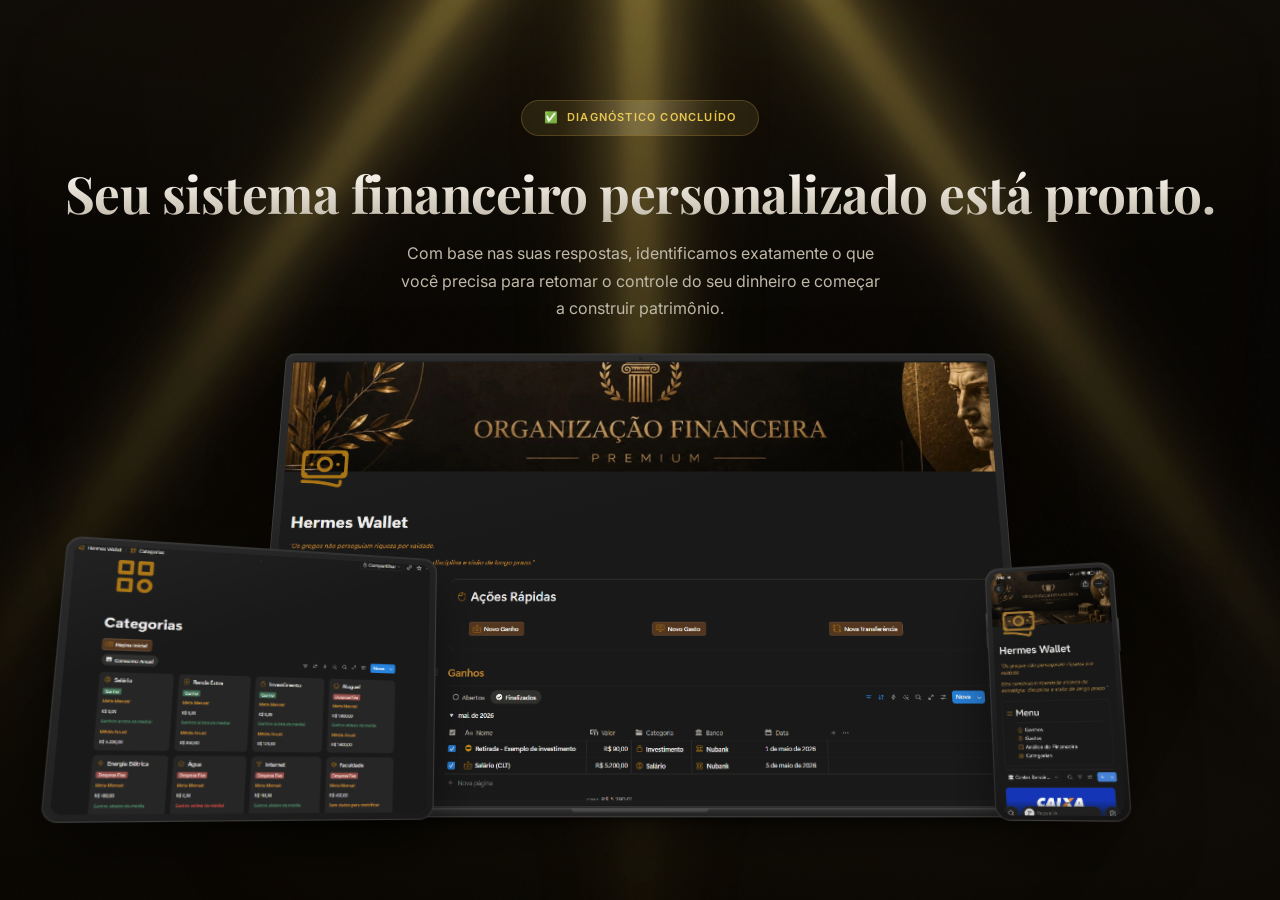
==== commit ffc6753d: "feat: integrate Google Tag Manager and add project logo asset" ====
--- a/oferta.html
+++ b/oferta.html
@@ -4,6 +4,16 @@
 <head>
   <meta charset="UTF-8" />
   <meta name="viewport" content="width=device-width, initial-scale=1.0" />
+  <link rel="icon" type="image/png" href="assets/logo.png" />
+
+  <!-- Google Tag Manager -->
+  <script>(function(w,d,s,l,i){w[l]=w[l]||[];w[l].push({'gtm.start':
+  new Date().getTime(),event:'gtm.js'});var f=d.getElementsByTagName(s)[0],
+  j=d.createElement(s),dl=l!='dataLayer'?'&l='+l:'';j.async=true;j.src=
+  'https://www.googletagmanager.com/gtm.js?id='+i+dl;f.parentNode.insertBefore(j,f);
+  })(window,document,'script','dataLayer','GTM-PSTTCPB2');</script>
+  <!-- End Google Tag Manager -->
+
   <title>Hermes Wallet — Oferta Exclusiva</title>
   <meta name="description"
     content="Organize suas finanças em 15 minutos com o Hermes Wallet. Dashboard inteligente, alertas automáticos e metas visuais para retomar o controle do seu dinheiro." />
@@ -28,6 +38,10 @@
 </head>
 
 <body class="bg-gray-950 text-white">
+  <!-- Google Tag Manager (noscript) -->
+  <noscript><iframe src="https://www.googletagmanager.com/ns.html?id=GTM-PSTTCPB2"
+  height="0" width="0" style="display:none;visibility:hidden"></iframe></noscript>
+  <!-- End Google Tag Manager (noscript) -->
 
   <!-- Container where screens are injected dynamically -->
   <div id="quiz-root"></div>
--- a/style.css
+++ b/style.css
@@ -52,8 +52,8 @@
     --font-display: 'Playfair Display', 'Georgia', serif;
 
     /* Spacing */
-    --container-max: 640px;
-    --container-wide: 900px;
+    --container-max: 800px;
+    --container-wide: 1200px;
     --radius-sm: 12px;
     --radius-md: 16px;
     --radius-lg: 24px;
@@ -69,7 +69,9 @@
 }
 
 /* ---------- Reset & Base ---------- */
-*, *::before, *::after {
+*,
+*::before,
+*::after {
     margin: 0;
     padding: 0;
     box-sizing: border-box;
@@ -97,9 +99,9 @@
     position: fixed;
     inset: 0;
     background:
-        radial-gradient(ellipse 80% 60% at 50% -10%, rgba(201, 168, 76, 0.06) 0%, transparent 60%),
-        radial-gradient(ellipse 60% 50% at 20% 80%, rgba(139, 105, 20, 0.04) 0%, transparent 50%),
-        radial-gradient(ellipse 50% 40% at 80% 90%, rgba(201, 168, 76, 0.03) 0%, transparent 50%);
+        radial-gradient(ellipse 180% 60% at 50% -10%, rgba(201, 168, 76, 0.07) 0%, transparent 70%),
+        radial-gradient(ellipse 140% 55% at 15% 80%, rgba(139, 105, 20, 0.05) 0%, transparent 60%),
+        radial-gradient(ellipse 120% 45% at 85% 90%, rgba(201, 168, 76, 0.04) 0%, transparent 60%);
     pointer-events: none;
     z-index: 0;
 }
@@ -142,10 +144,23 @@
 }
 
 @keyframes particleFloat {
-    0% { transform: translateY(100vh) rotate(0deg); opacity: 0; }
-    10% { opacity: 0.08; }
-    90% { opacity: 0.08; }
-    100% { transform: translateY(-10vh) rotate(360deg); opacity: 0; }
+    0% {
+        transform: translateY(100vh) rotate(0deg);
+        opacity: 0;
+    }
+
+    10% {
+        opacity: 0.08;
+    }
+
+    90% {
+        opacity: 0.08;
+    }
+
+    100% {
+        transform: translateY(-10vh) rotate(360deg);
+        opacity: 0;
+    }
 }
 
 /* ---------- Progress Bar ---------- */
@@ -201,6 +216,7 @@
     z-index: 1;
     width: 100%;
     min-height: 100vh;
+    overflow-x: hidden;
 }
 
 /* ---------- Steps (Transitions) ---------- */
@@ -230,6 +246,7 @@
         transform: translateY(30px) scale(0.98);
         filter: blur(4px);
     }
+
     to {
         opacity: 1;
         transform: translateY(0) scale(1);
@@ -242,6 +259,7 @@
         opacity: 1;
         transform: translateY(0) scale(1);
     }
+
     to {
         opacity: 0;
         transform: translateY(-20px) scale(0.98);
@@ -300,8 +318,15 @@
 }
 
 @keyframes shimmerText {
-    0%, 100% { background-position: 0% center; }
-    50% { background-position: 200% center; }
+
+    0%,
+    100% {
+        background-position: 0% center;
+    }
+
+    50% {
+        background-position: 200% center;
+    }
 }
 
 /* ============================================
@@ -461,8 +486,15 @@
 }
 
 @keyframes btnGlow {
-    0%, 100% { box-shadow: 0 4px 20px rgba(201, 168, 76, 0.2); }
-    50% { box-shadow: 0 4px 40px rgba(201, 168, 76, 0.35); }
+
+    0%,
+    100% {
+        box-shadow: 0 4px 20px rgba(201, 168, 76, 0.2);
+    }
+
+    50% {
+        box-shadow: 0 4px 40px rgba(201, 168, 76, 0.35);
+    }
 }
 
 /* Continue button */
@@ -866,8 +898,17 @@
 }
 
 @keyframes playPulse {
-    0%, 100% { box-shadow: 0 0 20px rgba(201, 168, 76, 0.25); transform: scale(1); }
-    50% { box-shadow: 0 0 45px rgba(201, 168, 76, 0.4); transform: scale(1.05); }
+
+    0%,
+    100% {
+        box-shadow: 0 0 20px rgba(201, 168, 76, 0.25);
+        transform: scale(1);
+    }
+
+    50% {
+        box-shadow: 0 0 45px rgba(201, 168, 76, 0.4);
+        transform: scale(1.05);
+    }
 }
 
 .video-play-btn svg {
@@ -932,9 +973,17 @@
 }
 
 @keyframes starPop {
-    0% { transform: scale(0.8); }
-    50% { transform: scale(1.3); }
-    100% { transform: scale(1); }
+    0% {
+        transform: scale(0.8);
+    }
+
+    50% {
+        transform: scale(1.3);
+    }
+
+    100% {
+        transform: scale(1);
+    }
 }
 
 .star-feedback {
@@ -981,10 +1030,14 @@
 }
 
 @keyframes loadingBounce {
-    0%, 80%, 100% {
+
+    0%,
+    80%,
+    100% {
         transform: scale(0.6);
         opacity: 0.3;
     }
+
     40% {
         transform: scale(1);
         opacity: 1;
@@ -1032,8 +1085,13 @@
 }
 
 @keyframes checkPop {
-    0% { transform: scale(0.5); }
-    100% { transform: scale(1); }
+    0% {
+        transform: scale(0.5);
+    }
+
+    100% {
+        transform: scale(1);
+    }
 }
 
 /* ============================================
@@ -1098,6 +1156,7 @@
         transform: translateY(-10px) rotate(0deg);
         opacity: 1;
     }
+
     100% {
         transform: translateY(300px) rotate(720deg);
         opacity: 0;
@@ -1122,62 +1181,92 @@
     margin-bottom: 36px;
 }
 
-/* Benefits Grid */
-.benefits-grid {
+/* Features Split-Screen Layout */
+.features-split {
     display: grid;
-    grid-template-columns: repeat(auto-fit, minmax(260px, 1fr));
-    gap: 16px;
-}
-
-.benefit-card {
-    background: var(--bg-card);
-    border: 1px solid rgba(201, 168, 76, 0.08);
-    border-radius: var(--radius-md);
-    padding: 30px 24px;
-    transition: all var(--transition-normal);
-    position: relative;
-    overflow: hidden;
-    box-shadow: var(--shadow-gold-inset);
-}
-
-.benefit-card::before {
-    content: '';
-    position: absolute;
-    top: 0;
-    left: 0;
-    right: 0;
-    height: 2px;
-    background: var(--gradient-main);
-    opacity: 0;
-    transition: opacity var(--transition-normal);
-}
-
-.benefit-card:hover {
-    border-color: rgba(201, 168, 76, 0.2);
-    transform: translateY(-4px);
-    box-shadow: var(--shadow-glow);
-}
-
-.benefit-card:hover::before {
-    opacity: 1;
-}
-
-.benefit-icon {
-    font-size: 36px;
-    margin-bottom: 14px;
-}
-
-.benefit-card h3 {
-    font-size: 16px;
+    grid-template-columns: 4fr 6fr;
+    gap: 48px;
+    align-items: start;
+}
+
+.features-split__left .section-badge {
+    margin-bottom: 20px;
+}
+
+.features-split__left .section-title {
+    text-align: left;
+    margin-bottom: 16px;
+}
+
+.features-split__subtitle {
+    font-size: 15px;
+    color: var(--text-secondary);
+    line-height: 1.7;
+    margin: 0;
+    max-width: 340px;
+}
+
+.features-split__right {
+    display: flex;
+    flex-direction: column;
+}
+
+/* Feature List Item */
+.feature-list-item {
+    display: flex;
+    gap: 24px;
+    padding: 32px 0;
+    border-bottom: 1px solid rgba(201, 168, 76, 0.1);
+    transition: transform 0.3s ease, background 0.3s ease;
+    border-radius: var(--radius-sm);
+    padding-left: 8px;
+    padding-right: 8px;
+}
+
+.feature-list-item:last-child {
+    border-bottom: none;
+}
+
+.feature-list-item:hover {
+    transform: translateY(-2px);
+}
+
+.feature-list-item__icon {
+    flex-shrink: 0;
+    width: 56px;
+    height: 56px;
+    display: flex;
+    align-items: center;
+    justify-content: center;
+    font-size: 28px;
+    background: rgba(201, 168, 76, 0.08);
+    border: 1px solid rgba(201, 168, 76, 0.12);
+    border-radius: var(--radius-sm);
+    transition: box-shadow 0.3s ease, background 0.3s ease;
+}
+
+.feature-list-item:hover .feature-list-item__icon {
+    background: rgba(201, 168, 76, 0.14);
+    box-shadow: 0 0 20px rgba(201, 168, 76, 0.15), 0 0 40px rgba(201, 168, 76, 0.05);
+}
+
+.feature-list-item__text h3 {
+    font-size: 17px;
     font-weight: 700;
-    margin-bottom: 8px;
     color: var(--gold-100);
-}
-
-.benefit-card p {
+    margin: 0 0 6px;
+    transition: color 0.3s ease;
+}
+
+.feature-list-item:hover .feature-list-item__text h3 {
+    color: var(--gold-200);
+}
+
+.feature-list-item__text p {
     font-size: 14px;
     color: var(--text-secondary);
-    line-height: 1.6;
+    line-height: 1.65;
+    margin: 0;
 }
 
 /* Sales Copy */
@@ -1469,8 +1558,15 @@
 }
 
 @keyframes urgencyPulse {
-    0%, 100% { opacity: 1; }
-    50% { opacity: 0.5; }
+
+    0%,
+    100% {
+        opacity: 1;
+    }
+
+    50% {
+        opacity: 0.5;
+    }
 }
 
 .btn-cta {
@@ -1479,6 +1575,1257 @@
 }
 
 /* ============================================
+   VOLUMETRIC LIGHT RAYS (SaaS-Inspired)
+   Gold light beams emanating from top
+   ============================================ */
+.light-rays-container {
+    position: absolute;
+    inset: 0;
+    width: 100%;
+    margin: 0 auto;
+    height: 100%;
+    overflow: hidden;
+    pointer-events: none;
+    z-index: 0;
+}
+
+.light-ray {
+    position: absolute;
+    top: -25%;
+    height: 120%;
+    transform-origin: top center;
+    will-change: transform, opacity;
+}
+
+.light-ray__core {
+    position: absolute;
+    top: 0;
+    left: 50%;
+    transform: translateX(-50%);
+    height: 100%;
+    mix-blend-mode: screen;
+}
+
+.light-ray__core--narrow {
+    width: 10%;
+    clip-path: polygon(0% 0%, 100% 0%, 900% 100%, -800% 100%);
+    background: linear-gradient(to bottom,
+            rgba(201, 168, 76, 0.5) 0%,
+            rgba(201, 168, 76, 0.4) 5%,
+            rgba(201, 168, 76, 0.3) 15%,
+            rgba(201, 168, 76, 0.22) 30%,
+            rgba(201, 168, 76, 0.15) 50%,
+            rgba(201, 168, 76, 0.08) 70%,
+            rgba(201, 168, 76, 0.03) 85%,
+            rgba(201, 168, 76, 0) 100%);
+    filter: blur(20px);
+    --base-opacity: 0.35;
+    --base-blur: 20px;
+    animation: goldSway 4s ease-in-out infinite;
+}
+
+.light-ray__core--mid {
+    width: 15%;
+    clip-path: polygon(0% 0%, 100% 0%, 1000% 100%, -900% 100%);
+    background: linear-gradient(to bottom,
+            rgba(201, 168, 76, 0.22) 0%,
+            rgba(201, 168, 76, 0.15) 20%,
+            rgba(201, 168, 76, 0.09) 40%,
+            rgba(201, 168, 76, 0.05) 60%,
+            rgba(201, 168, 76, 0.03) 80%,
+            rgba(201, 168, 76, 0) 100%);
+    filter: blur(37px);
+    --base-opacity: 0.18;
+    --base-blur: 37px;
+    animation: goldSway 4.8s ease-in-out infinite 0.3s;
+}
+
+.light-ray__core--thin {
+    width: 5%;
+    clip-path: polygon(0% 0%, 100% 0%, 700% 100%, -600% 100%);
+    background: linear-gradient(to bottom,
+            rgba(232, 197, 71, 0.3) 0%,
+            rgba(232, 197, 71, 0.12) 30%,
+            rgba(232, 197, 71, 0.04) 60%,
+            rgba(232, 197, 71, 0) 100%);
+    filter: blur(7px);
+    --base-opacity: 0.3;
+    --base-blur: 7px;
+    animation: goldSway 4s ease-in-out infinite 0.5s;
+}
+
+/* Individual ray positioning */
+.light-ray--1 {
+    width: 60%;
+    left: 50%;
+    transform: translateX(-50%) rotate(0deg);
+}
+
+.light-ray--2 {
+    width: 50%;
+    left: 50%;
+    transform: translateX(-50%) rotate(-35deg);
+}
+
+.light-ray--3 {
+    width: 50%;
+    left: 50%;
+    transform: translateX(-50%) rotate(35deg);
+}
+
+.light-ray--1 .light-ray__core {
+    animation-delay: 0.4s;
+}
+
+.light-ray--2 .light-ray__core {
+    animation-delay: 0.9s;
+}
+
+.light-ray--3 .light-ray__core {
+    animation-delay: 1.1s;
+}
+
+@keyframes goldSway {
+
+    0%,
+    100% {
+        transform: translateX(-50%) translateX(0%) scaleY(1);
+        opacity: var(--base-opacity);
+    }
+
+    25% {
+        transform: translateX(-50%) translateX(-6%) scaleY(0.96);
+        opacity: calc(var(--base-opacity) * 0.85);
+    }
+
+    50% {
+        transform: translateX(-50%) translateX(0%) scaleY(1.04);
+        opacity: calc(var(--base-opacity) * 1.15);
+    }
+
+    75% {
+        transform: translateX(-50%) translateX(6%) scaleY(0.98);
+        opacity: calc(var(--base-opacity) * 0.9);
+    }
+}
+
+/* Ambient glow at top */
+.light-rays-ambient {
+    position: absolute;
+    top: 0;
+    left: 0;
+    width: 100%;
+    height: 100%;
+    opacity: 0.12;
+    background: radial-gradient(ellipse at top center,
+            rgba(201, 168, 76, 0.2) 0%,
+            rgba(201, 168, 76, 0) 90%);
+    filter: blur(40px);
+    pointer-events: none;
+    animation: ambientPulse 6s ease-in-out infinite;
+}
+
+@keyframes ambientPulse {
+
+    0%,
+    100% {
+        opacity: 0.12;
+    }
+
+    50% {
+        opacity: 0.2;
+    }
+}
+
+/* ============================================
+   GLASSMORPHISM CARDS (Premium SaaS)
+   ============================================ */
+.card-glass {
+    position: relative;
+    border-radius: 20px;
+    overflow: hidden;
+    transition: all 0.5s var(--ease-luxury);
+}
+
+.card-glass__inner {
+    position: relative;
+    width: 100%;
+    height: 100%;
+    background: var(--bg-card);
+    border-radius: 20px;
+    overflow: hidden;
+}
+
+/* Grid overlay */
+.card-glass__grid {
+    position: absolute;
+    inset: 0;
+    opacity: 0.06;
+    background-image:
+        linear-gradient(to right, rgba(201, 168, 76, 0.3) 1px, transparent 1px),
+        linear-gradient(to bottom, rgba(201, 168, 76, 0.3) 1px, transparent 1px);
+    background-size: 28px 28px;
+    mask-image: linear-gradient(to bottom, black 40%, transparent 80%);
+    pointer-events: none;
+    z-index: 3;
+    transition: opacity 0.5s var(--ease-luxury);
+}
+
+.card-glass:hover .card-glass__grid {
+    opacity: 0.1;
+}
+
+/* Inner glow orb */
+.card-glass__glow {
+    position: absolute;
+    top: -80px;
+    left: -80px;
+    width: 320px;
+    height: 320px;
+    background: radial-gradient(circle, rgba(201, 168, 76, 0.15) 0%, rgba(201, 168, 76, 0) 60%);
+    filter: blur(50px);
+    pointer-events: none;
+    z-index: 3;
+    opacity: 0.5;
+    transition: opacity 0.5s var(--ease-luxury);
+}
+
+.card-glass:hover .card-glass__glow {
+    opacity: 0.8;
+}
+
+/* Mouse spotlight */
+.card-glass__spotlight {
+    position: absolute;
+    inset: 0;
+    pointer-events: none;
+    z-index: 5;
+    opacity: 0;
+    transition: opacity 0.4s var(--ease-luxury);
+    background: radial-gradient(500px circle at var(--mouse-x, 50%) var(--mouse-y, 50%),
+            rgba(201, 168, 76, 0.08),
+            transparent 40%);
+}
+
+.card-glass:hover .card-glass__spotlight {
+    opacity: 1;
+}
+
+/* Border */
+.card-glass__border {
+    position: absolute;
+    inset: 0;
+    border-radius: 20px;
+    pointer-events: none;
+    z-index: 30;
+    border: 1px solid rgba(201, 168, 76, 0.1);
+    transition: border-color 0.4s var(--ease-luxury);
+}
+
+.card-glass:hover .card-glass__border {
+    border-color: rgba(201, 168, 76, 0.25);
+}
+
+/* Top shine SVG line */
+.card-glass__shine {
+    position: absolute;
+    inset: 0;
+    width: 100%;
+    height: 100%;
+    pointer-events: none;
+    z-index: 30;
+}
+
+/* Bottom content overlay fade */
+.card-glass__fade {
+    position: absolute;
+    bottom: 0;
+    left: 0;
+    right: 0;
+    height: 55%;
+    pointer-events: none;
+    z-index: 20;
+    background: linear-gradient(to bottom,
+            transparent 0%,
+            rgba(20, 17, 12, 0.9) 40%,
+            rgba(12, 10, 8, 1) 80%);
+}
+
+/* Content layer */
+.card-glass__content {
+    position: relative;
+    z-index: 10;
+    padding: 28px 24px;
+}
+
+.card-glass__content--bottom {
+    position: absolute;
+    bottom: 0;
+    left: 0;
+    right: 0;
+    z-index: 30;
+    padding: 28px;
+    padding-top: 0;
+}
+
+/* ============================================
+   BADGE SHINE ANIMATION
+   ============================================ */
+.badge-shine {
+    display: inline-flex;
+    align-items: center;
+    justify-content: center;
+    font-weight: 600;
+    text-transform: uppercase;
+    border-radius: 100px;
+    position: relative;
+    overflow: hidden;
+    font-family: var(--font-primary);
+}
+
+.badge-shine::after {
+    content: '';
+    position: absolute;
+    inset: 0;
+    border-radius: inherit;
+    pointer-events: none;
+    background: linear-gradient(105deg,
+            transparent 20%,
+            rgba(255, 255, 255, 0.12) 50%,
+            transparent 80%);
+    animation: badgeShine 4s ease-in-out infinite;
+}
+
+@keyframes badgeShine {
+
+    0%,
+    100% {
+        transform: translateX(-100%);
+    }
+
+    50% {
+        transform: translateX(100%);
+    }
+}
+
+.badge-shine--hero {
+    background: rgba(201, 168, 76, 0.12);
+    border: 1px solid rgba(201, 168, 76, 0.25);
+    color: var(--gold-200);
+    padding: 8px 22px;
+    font-size: 11px;
+    letter-spacing: 1.2px;
+    gap: 8px;
+}
+
+.badge-shine--section {
+    background: transparent;
+    backdrop-filter: blur(12px);
+    border: none;
+    color: var(--gold-200);
+    padding: 6px 18px;
+    font-size: 10px;
+    letter-spacing: 1px;
+}
+
+/* Inner highlight */
+.badge-shine--section::before {
+    content: '';
+    position: absolute;
+    inset: 0;
+    border-radius: inherit;
+    pointer-events: none;
+    box-shadow:
+        inset 0 1px 0 rgba(232, 197, 71, 0.1),
+        inset 0 -1px 0 rgba(0, 0, 0, 0.05);
+}
+
+.badge-shine--pricing {
+    background: var(--gradient-main);
+    color: #0a0804;
+    padding: 6px 20px;
+    font-size: 10px;
+    letter-spacing: 1.5px;
+    font-weight: 700;
+}
+
+/* ============================================
+   SECTION BADGE (pill before title)
+   ============================================ */
+.section-badge {
+    text-align: center;
+    margin-bottom: 16px;
+}
+
+/* ============================================
+   SCROLL REVEAL WITH BLUR
+   ============================================ */
+.reveal-blur {
+    opacity: 0;
+    filter: blur(6px);
+    transform: translateY(28px);
+    transition:
+        opacity 0.8s var(--ease-luxury),
+        filter 0.8s var(--ease-luxury),
+        transform 0.8s var(--ease-luxury);
+}
+
+.reveal-blur.revealed {
+    opacity: 1;
+    filter: blur(0);
+    transform: translateY(0);
+}
+
+/* Stagger delays */
+.reveal-delay-1 {
+    transition-delay: 0.1s;
+}
+
+.reveal-delay-2 {
+    transition-delay: 0.2s;
+}
+
+.reveal-delay-3 {
+    transition-delay: 0.3s;
+}
+
+.reveal-delay-4 {
+    transition-delay: 0.4s;
+}
+
+.reveal-delay-5 {
+    transition-delay: 0.5s;
+}
+
+/* ============================================
+   HEADING GRADIENT FADE
+   ============================================ */
+.heading-fade {
+    background: linear-gradient(to bottom,
+            var(--text-primary) 20%,
+            var(--text-secondary) 100%);
+    -webkit-background-clip: text;
+    -webkit-text-fill-color: transparent;
+    background-clip: text;
+}
+
+.heading-fade--gold {
+    background: linear-gradient(to bottom,
+            var(--gold-100) 0%,
+            var(--gold-400) 100%);
+    -webkit-background-clip: text;
+    -webkit-text-fill-color: transparent;
+    background-clip: text;
+}
+
+/* ============================================
+   RESULTS PAGE — PREMIUM REDESIGN
+   ============================================ */
+
+/* Hero Premium */
+.result-hero--premium {
+    position: relative;
+    text-align: center;
+    padding: 40px 0 60px;
+    overflow: hidden;
+}
+
+.result-hero__heading {
+    font-family: var(--font-display);
+    font-size: clamp(2rem, 6vw, 3.2rem);
+    font-weight: 700;
+    line-height: 1.15;
+    margin-bottom: 18px;
+    letter-spacing: -0.5px;
+}
+
+.result-hero__sub {
+    font-size: 16px;
+    line-height: 1.7;
+    color: var(--text-secondary);
+    max-width: 520px;
+    margin: 0 auto 16px;
+    padding: 0 20px;
+    box-sizing: border-box;
+}
+
+/* CTA Group */
+.cta-group {
+    display: flex;
+    flex-direction: column;
+    align-items: center;
+    gap: 14px;
+    max-width: 420px;
+    margin: 0 auto;
+}
+
+.cta-group .btn-primary {
+    width: 100%;
+    justify-content: center;
+}
+
+.btn-ghost {
+    display: inline-flex;
+    align-items: center;
+    justify-content: center;
+    gap: 8px;
+    width: 100%;
+    padding: 14px 28px;
+    background: rgba(255, 255, 255, 0.06);
+    border: 1px solid rgba(255, 255, 255, 0.12);
+    color: #fff;
+    font-size: 14px;
+    font-weight: 500;
+    border-radius: 100px;
+    transition: all var(--transition-normal);
+    position: relative;
+    overflow: hidden;
+}
+
+.btn-ghost::before {
+    content: '';
+    position: absolute;
+    inset: -1px;
+    border-radius: inherit;
+    padding: 1px;
+    background: linear-gradient(to bottom, rgba(255, 255, 255, 0.12), rgba(255, 255, 255, 0.03));
+    -webkit-mask: linear-gradient(#fff 0 0) content-box, linear-gradient(#fff 0 0);
+    -webkit-mask-composite: xor;
+    mask-composite: exclude;
+    pointer-events: none;
+}
+
+.btn-ghost:hover {
+    background: rgba(255, 255, 255, 0.1);
+    transform: translateY(-1px);
+}
+
+/* Trusted by text */
+.trusted-text {
+    font-size: 12px;
+    color: var(--text-muted);
+    margin-top: 18px;
+}
+
+/* ============================================
+   STATS METRICS (Social Proof Row)
+   ============================================ */
+.stats-row {
+    display: grid;
+    grid-template-columns: repeat(3, 1fr);
+    gap: 16px;
+    max-width: 600px;
+    margin: 0 auto;
+}
+
+.stat-card {
+    position: relative;
+    text-align: center;
+    padding: 24px 16px;
+    border-radius: 16px;
+    background: rgba(201, 168, 76, 0.03);
+    border: 1px solid rgba(201, 168, 76, 0.08);
+    transition: all var(--transition-normal);
+    backdrop-filter: blur(8px);
+    box-shadow: var(--shadow-gold-inset);
+}
+
+.stat-card:hover {
+    border-color: rgba(201, 168, 76, 0.2);
+    transform: translateY(-3px);
+    box-shadow: var(--shadow-glow);
+}
+
+.stat-card__value {
+    font-family: var(--font-display);
+    font-size: clamp(1.5rem, 4vw, 2rem);
+    font-weight: 700;
+    color: var(--gold-200);
+    line-height: 1.2;
+    margin-bottom: 4px;
+}
+
+.stat-card__label {
+    font-size: 12px;
+    color: var(--text-muted);
+    font-weight: 500;
+    text-transform: uppercase;
+    letter-spacing: 0.8px;
+}
+
+/* ============================================
+   BENEFITS GRID — PREMIUM LAYOUT
+   ============================================ */
+.benefits-premium {
+    display: grid;
+    grid-template-columns: 1fr 1fr;
+    gap: 16px;
+}
+
+.benefits-premium .card-glass {
+    min-height: 260px;
+}
+
+.benefits-premium .card-glass--wide {
+    grid-column: 1 / -1;
+}
+
+.benefit-glass__icon {
+    font-size: 36px;
+    margin-bottom: 10px;
+    display: block;
+}
+
+.benefit-glass__title {
+    font-family: var(--font-display);
+    font-size: 18px;
+    font-weight: 700;
+    color: #f5f5f5;
+    margin-bottom: 8px;
+}
+
+.benefit-glass__desc {
+    font-size: 14px;
+    color: var(--text-secondary);
+    line-height: 1.6;
+}
+
+/* ============================================
+   HORIZONTAL CAROUSEL SYSTEM (FULL WIDTH)
+   ============================================ */
+.carousel-outer {
+    width: 100vw;
+    margin-left: calc(-50vw + 50%);
+    overflow: hidden;
+    position: relative;
+    padding: 24px 0;
+    user-select: none;
+    -webkit-user-select: none;
+}
+
+.carousel-outer::before,
+.carousel-outer::after {
+    content: '';
+    position: absolute;
+    top: 0;
+    bottom: 0;
+    width: 120px;
+    z-index: 10;
+    pointer-events: none;
+}
+
+.carousel-outer::before {
+    left: 0;
+    background: linear-gradient(to right, #080604 0%, rgba(8, 6, 4, 0.8) 20%, transparent 100%);
+}
+
+.carousel-outer::after {
+    right: 0;
+    background: linear-gradient(to left, #080604 0%, rgba(8, 6, 4, 0.8) 20%, transparent 100%);
+}
+
+.carousel-track {
+    display: flex;
+    gap: 24px;
+    overflow-x: auto;
+    scrollbar-width: none;
+    -ms-overflow-style: none;
+    cursor: grab;
+}
+
+.carousel-track::-webkit-scrollbar {
+    display: none;
+}
+
+.carousel-track:active {
+    cursor: grabbing;
+}
+
+/* CAROUSEL CARDS: Lessons */
+.carousel-track .lesson-card {
+    flex: 0 0 285px;
+    user-select: none;
+    -webkit-user-drag: none;
+}
+
+/* CAROUSEL CARDS: WhatsApp Reviews */
+.whatsapp-review-card {
+    background: var(--bg-card);
+    border: 1px solid rgba(201, 168, 76, 0.1);
+    border-radius: 24px;
+    overflow: hidden;
+    transition: all var(--transition-normal);
+    box-shadow: var(--shadow-gold-inset);
+    width: 285px;
+    flex: 0 0 285px;
+    user-select: none;
+    -webkit-user-drag: none;
+}
+
+.whatsapp-review-card:hover {
+    border-color: rgba(201, 168, 76, 0.35);
+    transform: translateY(-6px);
+    box-shadow: var(--shadow-glow-strong);
+}
+
+.whatsapp-review-card__img-wrapper {
+    width: 100%;
+    aspect-ratio: 9 / 15;
+    overflow: hidden;
+    background: #080604;
+    position: relative;
+}
+
+.whatsapp-review-card__img {
+    width: 100%;
+    height: 100%;
+    object-fit: cover;
+    transition: transform 0.6s var(--ease-luxury);
+    user-select: none;
+    -webkit-user-drag: none;
+}
+
+.whatsapp-review-card:hover .whatsapp-review-card__img {
+    transform: scale(1.05);
+}
+
+/* CAROUSEL DESKTOP ENHANCEMENTS */
+@media (min-width: 1024px) {
+
+    .carousel-outer::before,
+    .carousel-outer::after {
+        width: 180px;
+    }
+
+    .carousel-track {
+        gap: 32px;
+    }
+
+    .carousel-track .lesson-card {
+        flex: 0 0 340px;
+    }
+
+    .whatsapp-review-card {
+        width: 340px;
+        flex: 0 0 340px;
+    }
+}
+
+/* ============================================
+   PRICING — PREMIUM CARD
+   ============================================ */
+.pricing-premium-wrapper {
+    max-width: 440px;
+    margin: 0 auto;
+}
+
+.pricing-glass {
+    position: relative;
+    border-radius: 24px;
+    overflow: hidden;
+    transition: all 0.5s var(--ease-luxury);
+}
+
+.pricing-glass:hover {
+    transform: translateY(-4px);
+}
+
+.pricing-glass__inner {
+    position: relative;
+    background: rgba(201, 168, 76, 0.03);
+    border-radius: 24px;
+    padding: 40px 32px;
+    text-align: center;
+    overflow: hidden;
+}
+
+.pricing-glass__grid {
+    position: absolute;
+    inset: 0;
+    opacity: 0.04;
+    background-image:
+        linear-gradient(to right, rgba(201, 168, 76, 0.4) 1px, transparent 1px),
+        linear-gradient(to bottom, rgba(201, 168, 76, 0.4) 1px, transparent 1px);
+    background-size: 28px 28px;
+    mask-image: linear-gradient(to bottom, black 30%, transparent 70%);
+    pointer-events: none;
+    z-index: 1;
+}
+
+.pricing-glass__glow {
+    position: absolute;
+    top: -60px;
+    left: 50%;
+    transform: translateX(-50%);
+    width: 400px;
+    height: 200px;
+    background: radial-gradient(ellipse, rgba(201, 168, 76, 0.12) 0%, transparent 70%);
+    filter: blur(40px);
+    pointer-events: none;
+    z-index: 1;
+}
+
+.pricing-glass__border {
+    position: absolute;
+    inset: 0;
+    border-radius: 24px;
+    pointer-events: none;
+    z-index: 30;
+    border: 1px solid rgba(201, 168, 76, 0.15);
+    transition: border-color 0.4s var(--ease-luxury);
+}
+
+.pricing-glass:hover .pricing-glass__border {
+    border-color: rgba(201, 168, 76, 0.35);
+}
+
+/* Top shine for pricing card */
+.pricing-glass__shine {
+    position: absolute;
+    top: 0;
+    left: 0;
+    width: 100%;
+    height: 100%;
+    pointer-events: none;
+    z-index: 30;
+}
+
+.pricing-glass__badge {
+    position: absolute;
+    top: -1px;
+    left: 50%;
+    transform: translateX(-50%);
+    z-index: 40;
+}
+
+.pricing-glass__content {
+    position: relative;
+    z-index: 10;
+}
+
+.pricing-glass__name {
+    font-family: var(--font-display);
+    font-size: 22px;
+    font-weight: 700;
+    color: var(--text-primary);
+    margin-top: 16px;
+    margin-bottom: 16px;
+}
+
+.pricing-glass__old {
+    font-size: 15px;
+    color: var(--text-muted);
+    text-decoration: line-through;
+    margin-bottom: 4px;
+}
+
+.pricing-glass__price-row {
+    display: flex;
+    align-items: flex-start;
+    justify-content: center;
+    gap: 3px;
+    margin-bottom: 6px;
+}
+
+.pricing-glass__currency {
+    font-size: 20px;
+    font-weight: 700;
+    margin-top: 10px;
+    color: var(--gold-300);
+}
+
+.pricing-glass__value {
+    font-family: var(--font-display);
+    font-size: 64px;
+    font-weight: 700;
+    line-height: 1;
+    color: var(--gold-200);
+}
+
+.pricing-glass__cents {
+    font-size: 24px;
+    font-weight: 700;
+    margin-top: 10px;
+    color: var(--gold-300);
+}
+
+.pricing-glass__period {
+    font-size: 13px;
+    color: var(--text-muted);
+    margin-bottom: 24px;
+}
+
+.pricing-glass__features {
+    list-style: none;
+    text-align: left;
+    margin-bottom: 28px;
+    padding: 0;
+}
+
+.pricing-glass__features li {
+    display: flex;
+    align-items: center;
+    gap: 10px;
+    font-size: 14px;
+    color: var(--text-secondary);
+    padding: 8px 0;
+    border-bottom: 1px solid rgba(201, 168, 76, 0.06);
+}
+
+.pricing-glass__features li:last-child {
+    border-bottom: none;
+}
+
+.pricing-glass__features .feature-check {
+    color: var(--gold-300);
+    font-size: 16px;
+    flex-shrink: 0;
+}
+
+.pricing-glass .btn-primary {
+    width: 100%;
+}
+
+/* ============================================
+   GUARANTEE — PREMIUM
+   ============================================ */
+.guarantee-premium {
+    text-align: center;
+    max-width: 560px;
+    margin: 0 auto;
+    padding: 36px 28px;
+    background: var(--bg-card);
+    border: 1px solid rgba(201, 168, 76, 0.1);
+    border-radius: 20px;
+    box-shadow: var(--shadow-gold-inset);
+    position: relative;
+    overflow: hidden;
+}
+
+.guarantee-premium::before {
+    content: '';
+    position: absolute;
+    top: -60px;
+    left: 50%;
+    transform: translateX(-50%);
+    width: 300px;
+    height: 180px;
+    background: radial-gradient(ellipse, rgba(201, 168, 76, 0.06) 0%, transparent 70%);
+    pointer-events: none;
+}
+
+.guarantee-premium__icon {
+    font-size: 48px;
+    margin-bottom: 16px;
+    display: block;
+}
+
+.guarantee-premium__title {
+    font-family: var(--font-display);
+    font-size: 20px;
+    font-weight: 700;
+    color: var(--gold-200);
+    margin-bottom: 12px;
+}
+
+.guarantee-premium__text {
+    font-size: 14px;
+    color: var(--text-secondary);
+    line-height: 1.7;
+    margin-bottom: 20px;
+}
+
+.guarantee-premium__badges {
+    display: flex;
+    flex-wrap: wrap;
+    justify-content: center;
+    gap: 10px;
+}
+
+.guarantee-premium__badge {
+    font-size: 12px;
+    font-weight: 600;
+    color: var(--text-muted);
+    background: rgba(201, 168, 76, 0.04);
+    border: 1px solid rgba(201, 168, 76, 0.1);
+    padding: 6px 14px;
+    border-radius: 100px;
+}
+
+/* ============================================
+   FAQ — PREMIUM
+   ============================================ */
+.faq-premium {
+    max-width: 600px;
+    margin: 0 auto;
+    display: flex;
+    flex-direction: column;
+    gap: 10px;
+}
+
+.faq-premium__item {
+    background: var(--bg-card);
+    border: 1px solid rgba(201, 168, 76, 0.08);
+    border-radius: 16px;
+    overflow: hidden;
+    cursor: pointer;
+    transition: all var(--transition-normal);
+}
+
+.faq-premium__item:hover {
+    border-color: rgba(201, 168, 76, 0.2);
+}
+
+.faq-premium__question {
+    display: flex;
+    justify-content: space-between;
+    align-items: center;
+    padding: 18px 22px;
+    font-size: 15px;
+    font-weight: 600;
+    color: var(--text-primary);
+}
+
+.faq-premium__arrow {
+    font-size: 18px;
+    transition: transform var(--transition-normal);
+    color: var(--gold-400);
+}
+
+.faq-premium__item.open .faq-premium__arrow {
+    transform: rotate(180deg);
+}
+
+.faq-premium__answer {
+    max-height: 0;
+    overflow: hidden;
+    transition: max-height var(--transition-normal);
+}
+
+.faq-premium__item.open .faq-premium__answer {
+    max-height: 200px;
+}
+
+.faq-premium__answer p {
+    padding: 0 22px 18px;
+    font-size: 14px;
+    color: var(--text-secondary);
+    line-height: 1.7;
+}
+
+/* ============================================
+   FINAL CTA — PREMIUM
+   ============================================ */
+.final-cta--premium {
+    position: relative;
+    text-align: center;
+    padding: 60px 24px 40px;
+    overflow: hidden;
+}
+
+.final-cta__heading {
+    font-family: var(--font-display);
+    font-size: clamp(1.4rem, 4vw, 2rem);
+    font-weight: 700;
+    margin-bottom: 24px;
+    line-height: 1.3;
+}
+
+.final-cta__urgency {
+    margin-top: 18px;
+    font-size: 14px;
+    color: var(--gold-200);
+    font-weight: 600;
+    display: inline-flex;
+    align-items: center;
+    gap: 6px;
+    animation: urgencyPulse 2s ease-in-out infinite;
+}
+
+.final-cta__disclaimer {
+    margin-top: 12px;
+    font-size: 12px;
+    color: var(--text-muted);
+}
+
+/* ============================================
+   SECTION DIVIDER
+   ============================================ */
+.section-divider {
+    width: 100%;
+    max-width: 600px;
+    height: 1px;
+    margin: 0 auto;
+    background: linear-gradient(to right,
+            transparent,
+            rgba(201, 168, 76, 0.15),
+            transparent);
+}
+
+/* ============================================
+   PREMIUM RESULTS — SECTIONS SPACING
+   ============================================ */
+.results-section {
+    padding: 48px 20px;
+}
+
+.results-section__inner {
+    max-width: var(--container-wide);
+    margin: 0 auto;
+}
+
+/* ============================================
+   LESSON CARDS (Notion Tutorial)
+   ============================================ */
+.lessons-grid {
+    display: grid;
+    grid-template-columns: 1fr 1fr;
+    gap: 16px;
+}
+
+.lesson-card {
+    background: var(--bg-card);
+    border: 1px solid rgba(201, 168, 76, 0.08);
+    border-radius: 20px;
+    overflow: hidden;
+    transition: all var(--transition-normal);
+    box-shadow: var(--shadow-gold-inset);
+}
+
+.lesson-card:hover {
+    border-color: rgba(201, 168, 76, 0.25);
+    transform: translateY(-4px);
+    box-shadow: var(--shadow-glow);
+}
+
+.lesson-card__img-wrapper {
+    width: 100%;
+    aspect-ratio: 9 / 14;
+    overflow: hidden;
+    position: relative;
+    background: linear-gradient(135deg, #161210 0%, #0c0a08 100%);
+}
+
+.lesson-card__img-wrapper::after {
+    content: '';
+    position: absolute;
+    bottom: 0;
+    left: 0;
+    right: 0;
+    height: 40%;
+    background: linear-gradient(to bottom, transparent, rgba(20, 17, 12, 0.95));
+    pointer-events: none;
+}
+
+.lesson-card__img {
+    width: 100%;
+    height: 100%;
+    object-fit: cover;
+    transition: transform 0.6s var(--ease-luxury);
+}
+
+.lesson-card:hover .lesson-card__img {
+    transform: scale(1.05);
+}
+
+.lesson-card__info {
+    padding: 18px 20px 22px;
+}
+
+.lesson-card__number {
+    display: inline-block;
+    font-size: 10px;
+    font-weight: 700;
+    color: var(--gold-300);
+    background: rgba(201, 168, 76, 0.08);
+    border: 1px solid rgba(201, 168, 76, 0.15);
+    padding: 4px 12px;
+    border-radius: 100px;
+    margin-bottom: 10px;
+    letter-spacing: 1px;
+    text-transform: uppercase;
+}
+
+.lesson-card__title {
+    font-family: var(--font-display);
+    font-size: 16px;
+    font-weight: 700;
+    color: var(--text-primary);
+    margin-bottom: 6px;
+}
+
+.lesson-card__desc {
+    font-size: 13px;
+    color: var(--text-secondary);
+    line-height: 1.6;
+}
+
+/* ============================================
+   RESPONSIVE — PREMIUM ADDITIONS
+   ============================================ */
+@media (max-width: 600px) {
+    .benefits-premium {
+        grid-template-columns: 1fr;
+    }
+
+    .stats-row {
+        grid-template-columns: repeat(3, 1fr);
+        gap: 10px;
+    }
+
+    .stat-card {
+        padding: 18px 14px;
+    }
+
+    .pricing-glass__inner {
+        padding: 32px 20px;
+    }
+
+    .pricing-glass__value {
+        font-size: 52px;
+    }
+
+    .guarantee-premium {
+        padding: 28px 20px;
+    }
+
+    .cta-group {
+        padding: 0 8px;
+    }
+
+    .result-hero__heading {
+        font-size: 1.8rem;
+    }
+
+    .light-ray--1,
+    .light-ray--2,
+    .light-ray--3 {
+        opacity: 0.7;
+    }
+
+    .carousel-outer::before,
+    .carousel-outer::after {
+        width: 50px;
+    }
+
+    .carousel-track {
+        gap: 16px;
+    }
+
+    .lesson-card__info {
+        padding: 14px 14px 18px;
+    }
+
+    .lesson-card__title {
+        font-size: 14px;
+    }
+
+    .lesson-card__desc {
+        font-size: 12px;
+    }
+}
+
+/* ============================================
    ANIMATIONS (Reusable)
    ============================================ */
 
@@ -1488,8 +2835,15 @@
 }
 
 @keyframes float {
-    0%, 100% { transform: translateY(0); }
-    50% { transform: translateY(-12px); }
+
+    0%,
+    100% {
+        transform: translateY(0);
+    }
+
+    50% {
+        transform: translateY(-12px);
+    }
 }
 
 /* Pop */
@@ -1498,8 +2852,15 @@
 }
 
 @keyframes pop {
-    0% { opacity: 0; transform: scale(0.5); }
-    100% { opacity: 1; transform: scale(1); }
+    0% {
+        opacity: 0;
+        transform: scale(0.5);
+    }
+
+    100% {
+        opacity: 1;
+        transform: scale(1);
+    }
 }
 
 /* Slide Up */
@@ -1508,8 +2869,15 @@
 }
 
 @keyframes fadeSlideUp {
-    from { opacity: 0; transform: translateY(30px); }
-    to { opacity: 1; transform: translateY(0); }
+    from {
+        opacity: 0;
+        transform: translateY(30px);
+    }
+
+    to {
+        opacity: 1;
+        transform: translateY(0);
+    }
 }
 
 /* Scale In */
@@ -1518,8 +2886,15 @@
 }
 
 @keyframes scaleIn {
-    from { opacity: 0; transform: scale(0.85); }
-    to { opacity: 1; transform: scale(1); }
+    from {
+        opacity: 0;
+        transform: scale(0.85);
+    }
+
+    to {
+        opacity: 1;
+        transform: scale(1);
+    }
 }
 
 /* Slide Left */
@@ -1528,8 +2903,15 @@
 }
 
 @keyframes slideLeft {
-    from { opacity: 0; transform: translateX(-30px); }
-    to { opacity: 1; transform: translateX(0); }
+    from {
+        opacity: 0;
+        transform: translateX(-30px);
+    }
+
+    to {
+        opacity: 1;
+        transform: translateX(0);
+    }
 }
 
 /* Slide Right */
@@ -1538,8 +2920,15 @@
 }
 
 @keyframes slideRight {
-    from { opacity: 0; transform: translateX(30px); }
-    to { opacity: 1; transform: translateX(0); }
+    from {
+        opacity: 0;
+        transform: translateX(30px);
+    }
+
+    to {
+        opacity: 1;
+        transform: translateX(0);
+    }
 }
 
 /* Fade */
@@ -1548,14 +2937,27 @@
 }
 
 @keyframes fadeIn {
-    from { opacity: 0; }
-    to { opacity: 1; }
+    from {
+        opacity: 0;
+    }
+
+    to {
+        opacity: 1;
+    }
 }
 
 /* Delays */
-.delay-1 { animation-delay: 0.15s; }
-.delay-2 { animation-delay: 0.3s; }
-.delay-3 { animation-delay: 0.45s; }
+.delay-1 {
+    animation-delay: 0.15s;
+}
+
+.delay-2 {
+    animation-delay: 0.3s;
+}
+
+.delay-3 {
+    animation-delay: 0.45s;
+}
 
 /* Animate-on-scroll (controlled via JS) */
 .animate-on-scroll {
@@ -1665,9 +3067,17 @@
    SELECTION PULSE ANIMATION
    ============================================ */
 @keyframes selectionPulse {
-    0% { box-shadow: 0 0 0 0 rgba(201, 168, 76, 0.35); }
-    70% { box-shadow: 0 0 0 10px rgba(201, 168, 76, 0); }
-    100% { box-shadow: 0 0 0 0 rgba(201, 168, 76, 0); }
+    0% {
+        box-shadow: 0 0 0 0 rgba(201, 168, 76, 0.35);
+    }
+
+    70% {
+        box-shadow: 0 0 0 10px rgba(201, 168, 76, 0);
+    }
+
+    100% {
+        box-shadow: 0 0 0 0 rgba(201, 168, 76, 0);
+    }
 }
 
 .option-card.selected,
@@ -1835,6 +3245,494 @@
     color: var(--gold-200);
 }
 
+/* ============================================
+   DEVICE MOCKUP SHOWCASE
+   Flat 2D overlay composition (SaaS-style).
+   All devices bottom-aligned on a shared baseline.
+   Notebook behind center, Tablet front-left,
+   Phone front-right. No 3D transforms.
+   ============================================ */
+
+.mockup-showcase {
+    width: 100%;
+    max-width: 1100px;
+    margin: 0 auto 36px;
+    padding: 0 20px;
+    position: relative;
+    z-index: 5;
+    perspective: 1200px;
+}
+
+.mockup-composition {
+    position: relative;
+    width: 100%;
+    /* Height driven by content — padding-bottom for aspect ratio */
+    padding-bottom: 45%;
+    min-height: 350px;
+    transform-style: preserve-3d;
+    transform: rotateX(10deg);
+    animation: smoothFloat 6s ease-in-out infinite;
+}
+
+/* ─────────────── NOTEBOOK (BEHIND, CENTER) ─────────────── */
+.mockup-notebook {
+    position: absolute;
+    width: 75%;
+    bottom: 0;
+    left: 50%;
+    transform: translateX(-50%) translateZ(-80px) rotateY(0deg) rotateX(5deg);
+    transform-style: preserve-3d;
+    z-index: 1;
+}
+
+.mockup-notebook__screen {
+    position: relative;
+    background: linear-gradient(180deg, #2c2c2c 0%, #1c1c1c 100%);
+    border-radius: 10px 10px 0 0;
+    padding: 8px 8px 6px;
+    border: 1px solid rgba(255, 255, 255, 0.1);
+    box-shadow:
+        0 20px 60px -10px rgba(0, 0, 0, 0.6),
+        inset 0 1px 0 rgba(255, 255, 255, 0.06);
+}
+
+.mockup-notebook__webcam {
+    position: absolute;
+    top: 3px;
+    left: 50%;
+    transform: translateX(-50%);
+    width: 4px;
+    height: 4px;
+    background: radial-gradient(circle, #1a2a1a 40%, #0a0a0a 100%);
+    border-radius: 50%;
+    z-index: 2;
+}
+
+.mockup-notebook__display {
+    border-radius: 3px;
+    overflow: hidden;
+    background: #0a0a0a;
+    aspect-ratio: 16 / 10;
+    position: relative;
+}
+
+.mockup-notebook__display::after {
+    content: '';
+    position: absolute;
+    inset: 0;
+    background: linear-gradient(165deg,
+            rgba(255, 255, 255, 0.03) 0%,
+            transparent 40%);
+    pointer-events: none;
+    z-index: 2;
+}
+
+.mockup-notebook__img {
+    display: block;
+    width: 100%;
+    height: 100%;
+    object-fit: cover;
+    object-position: top;
+}
+
+.mockup-notebook__base {
+    position: relative;
+    background: linear-gradient(180deg, #3a3a3a 0%, #2a2a2a 40%, #222 100%);
+    height: 10px;
+    border-radius: 0 0 6px 6px;
+    width: 110%;
+    left: -5%;
+    display: flex;
+    justify-content: center;
+    align-items: flex-start;
+    box-shadow:
+        0 4px 12px rgba(0, 0, 0, 0.5),
+        inset 0 1px 0 rgba(255, 255, 255, 0.08);
+    border: 1px solid rgba(255, 255, 255, 0.05);
+    border-top: 1px solid rgba(255, 255, 255, 0.1);
+}
+
+.mockup-notebook__notch {
+    width: 16%;
+    height: 4px;
+    background: linear-gradient(180deg, #555, #3a3a3a);
+    border-radius: 0 0 4px 4px;
+}
+
+/* ─────────────── TABLET (FRONT LEFT) ─────────────── */
+.mockup-tablet {
+    position: absolute;
+    width: 32%;
+    bottom: 0;
+    left: 0;
+    z-index: 2;
+    transform: translateZ(60px) rotateY(20deg) rotateX(5deg);
+    transform-style: preserve-3d;
+}
+
+.mockup-tablet__body {
+    background: linear-gradient(145deg, #2a2a2a 0%, #1a1a1a 100%);
+    border-radius: 14px;
+    padding: 6px;
+    border: 1px solid rgba(255, 255, 255, 0.1);
+    position: relative;
+    box-shadow:
+        0 25px 60px -10px rgba(0, 0, 0, 0.65),
+        0 0 1px rgba(255, 255, 255, 0.15),
+        inset 0 1px 0 rgba(255, 255, 255, 0.06);
+}
+
+.mockup-tablet__webcam {
+    position: absolute;
+    top: 10px;
+    left: 50%;
+    transform: translateX(-50%);
+    width: 3px;
+    height: 3px;
+    background: radial-gradient(circle, #1a2a1a 40%, #0a0a0a 100%);
+    border-radius: 50%;
+    z-index: 2;
+}
+
+.mockup-tablet__display {
+    border-radius: 10px;
+    overflow: hidden;
+    background: #0a0a0a;
+    aspect-ratio: 4 / 3;
+    position: relative;
+}
+
+.mockup-tablet__display::after {
+    content: '';
+    position: absolute;
+    inset: 0;
+    background: linear-gradient(160deg,
+            rgba(255, 255, 255, 0.04) 0%,
+            transparent 35%);
+    pointer-events: none;
+    z-index: 2;
+}
+
+.mockup-tablet__img {
+    display: block;
+    width: 100%;
+    height: 100%;
+    object-fit: cover;
+    object-position: top;
+}
+
+/* ─────────────── SMARTPHONE (FRONT RIGHT) ─────────────── */
+.mockup-phone {
+    position: absolute;
+    width: 11%;
+    bottom: 0;
+    right: 8%;
+    z-index: 2;
+    transform: translateZ(60px) rotateY(-20deg) rotateX(5deg);
+    transform-style: preserve-3d;
+}
+
+.mockup-phone__body {
+    background: linear-gradient(160deg, #2a2a2a 0%, #141414 100%);
+    border-radius: 14px;
+    padding: 4px;
+    border: 1.5px solid rgba(255, 255, 255, 0.1);
+    position: relative;
+    box-shadow:
+        0 25px 60px -10px rgba(0, 0, 0, 0.65),
+        0 0 1px rgba(255, 255, 255, 0.15),
+        inset 0 1px 0 rgba(255, 255, 255, 0.06);
+}
+
+/* Side buttons */
+.mockup-phone__body::before {
+    content: '';
+    position: absolute;
+    right: -2px;
+    top: 22%;
+    width: 2px;
+    height: 14%;
+    background: linear-gradient(180deg, #444, #2a2a2a);
+    border-radius: 0 2px 2px 0;
+}
+
+.mockup-phone__body::after {
+    content: '';
+    position: absolute;
+    left: -2px;
+    top: 18%;
+    width: 2px;
+    height: 8%;
+    background: linear-gradient(180deg, #444, #2a2a2a);
+    border-radius: 2px 0 0 2px;
+    box-shadow: 0 16px 0 #333;
+}
+
+.mockup-phone__display {
+    border-radius: 11px;
+    overflow: hidden;
+    background: #0a0a0a;
+    aspect-ratio: 9 / 19.5;
+    position: relative;
+}
+
+.mockup-phone__display::after {
+    content: '';
+    position: absolute;
+    inset: 0;
+    background: linear-gradient(155deg,
+            rgba(255, 255, 255, 0.05) 0%,
+            transparent 30%);
+    pointer-events: none;
+    z-index: 3;
+}
+
+.mockup-phone__notch {
+    position: absolute;
+    top: 3px;
+    left: 50%;
+    transform: translateX(-50%);
+    width: 36%;
+    height: 7px;
+    background: #000;
+    border-radius: 100px;
+    z-index: 3;
+}
+
+.mockup-phone__img {
+    display: block;
+    width: 100%;
+    height: 100%;
+    object-fit: cover;
+    object-position: top;
+}
+
+/* ─────────── ENTRANCE ANIMATION (with 3D) ─────────── */
+@keyframes mockupFadeIn {
+    from {
+        opacity: 0;
+        transform: translateX(-50%) translateZ(-80px) rotateY(0deg) rotateX(5deg) translateY(30px);
+    }
+
+    to {
+        opacity: 1;
+        transform: translateX(-50%) translateZ(-80px) rotateY(0deg) rotateX(5deg) translateY(0);
+    }
+}
+
+@keyframes mockupFadeInLeft {
+    from {
+        opacity: 0;
+        transform: translateZ(60px) rotateY(20deg) rotateX(5deg) translateX(-20px) translateY(20px);
+    }
+
+    to {
+        opacity: 1;
+        transform: translateZ(60px) rotateY(20deg) rotateX(5deg) translateX(0) translateY(0);
+    }
+}
+
+@keyframes mockupFadeInRight {
+    from {
+        opacity: 0;
+        transform: translateZ(60px) rotateY(-20deg) rotateX(5deg) translateX(20px) translateY(20px);
+    }
+
+    to {
+        opacity: 1;
+        transform: translateZ(60px) rotateY(-20deg) rotateX(5deg) translateX(0) translateY(0);
+    }
+}
+
+/* ─────────── SMOOTH FLOAT ANIMATION (3D) ─────────── */
+@keyframes smoothFloat {
+
+    0%,
+    100% {
+        transform: rotateX(10deg) translateY(0);
+    }
+
+    50% {
+        transform: rotateX(10deg) translateY(-20px);
+    }
+}
+
+@keyframes smoothFloatMobile {
+
+    0%,
+    100% {
+        transform: rotateX(5deg) translateY(0);
+    }
+
+    50% {
+        transform: rotateX(5deg) translateY(-12px);
+    }
+}
+
+.mockup-showcase.revealed .mockup-notebook {
+    animation: mockupFadeIn 0.9s var(--ease-out) 0.1s both;
+}
+
+.mockup-showcase.revealed .mockup-tablet {
+    animation: mockupFadeInLeft 0.9s var(--ease-out) 0.3s both;
+}
+
+.mockup-showcase.revealed .mockup-phone {
+    animation: mockupFadeInRight 0.9s var(--ease-out) 0.45s both;
+}
+
+/* ─────────── RESPONSIVE ─────────── */
+@media (max-width: 768px) {
+    .mockup-showcase {
+        margin: 40px auto 40px;
+        padding: 0 24px;
+        box-sizing: border-box;
+    }
+
+    .mockup-composition {
+        padding-bottom: 45%;
+        min-height: auto;
+        transform: rotateX(10deg);
+    }
+
+    .mockup-notebook__screen {
+        padding: 5px 5px 3px;
+        border-radius: 8px 8px 0 0;
+    }
+
+    .mockup-notebook__display {
+        border-radius: 2px;
+    }
+
+    .mockup-notebook__webcam {
+        width: 3px;
+        height: 3px;
+    }
+
+    .mockup-notebook__base {
+        height: 7px;
+        border-radius: 0 0 4px 4px;
+    }
+
+    .mockup-notebook__notch {
+        height: 3px;
+    }
+
+    .mockup-tablet__body {
+        border-radius: 10px;
+        padding: 4px;
+    }
+
+    .mockup-tablet__display {
+        border-radius: 7px;
+    }
+
+    .mockup-phone__body {
+        border-radius: 10px;
+        padding: 3px;
+    }
+
+    .mockup-phone__display {
+        border-radius: 8px;
+    }
+
+    .mockup-phone__notch {
+        height: 5px;
+        top: 2px;
+    }
+
+    .mockup-phone__body::before,
+    .mockup-phone__body::after {
+        display: none;
+    }
+}
+
+@media (max-width: 480px) {
+    .mockup-showcase {
+        margin: 32px auto 32px;
+        padding: 0 16px;
+        box-sizing: border-box;
+    }
+
+    .mockup-composition {
+        padding-bottom: 45%;
+        min-height: auto;
+        transform: rotateX(10deg);
+    }
+
+    .mockup-notebook__screen {
+        padding: 3px 3px 2px;
+        border-radius: 6px 6px 0 0;
+    }
+
+    .mockup-notebook__base {
+        height: 5px;
+        border-radius: 0 0 3px 3px;
+    }
+
+    .mockup-notebook__notch {
+        height: 2px;
+    }
+
+    .mockup-tablet__body {
+        border-radius: 7px;
+        padding: 3px;
+    }
+
+    .mockup-tablet__display {
+        border-radius: 5px;
+    }
+
+    .mockup-phone__body {
+        border-radius: 7px;
+        padding: 2px;
+        border-width: 1px;
+    }
+
+    .mockup-phone__display {
+        border-radius: 6px;
+    }
+
+    .mockup-phone__notch {
+        height: 3px;
+        width: 30%;
+        top: 1px;
+    }
+}
+
+/* ─── Features Split Responsive ─── */
+@media (max-width: 768px) {
+    .features-split {
+        grid-template-columns: 1fr;
+        gap: 32px;
+    }
+
+    .features-split__left {
+        text-align: center;
+    }
+
+    .features-split__left .section-title {
+        text-align: center !important;
+    }
+
+    .features-split__subtitle {
+        max-width: 100%;
+        margin: 0 auto;
+        text-align: center;
+    }
+
+    .feature-list-item {
+        gap: 16px;
+        padding: 24px 0;
+    }
+
+    .feature-list-item__icon {
+        width: 48px;
+        height: 48px;
+        font-size: 24px;
+    }
+}
+
 /* Scrollbar styling */
 ::-webkit-scrollbar {
     width: 5px;
@@ -1851,4 +3749,4 @@
 
 ::-webkit-scrollbar-thumb:hover {
     background: rgba(201, 168, 76, 0.3);
-}
+}
